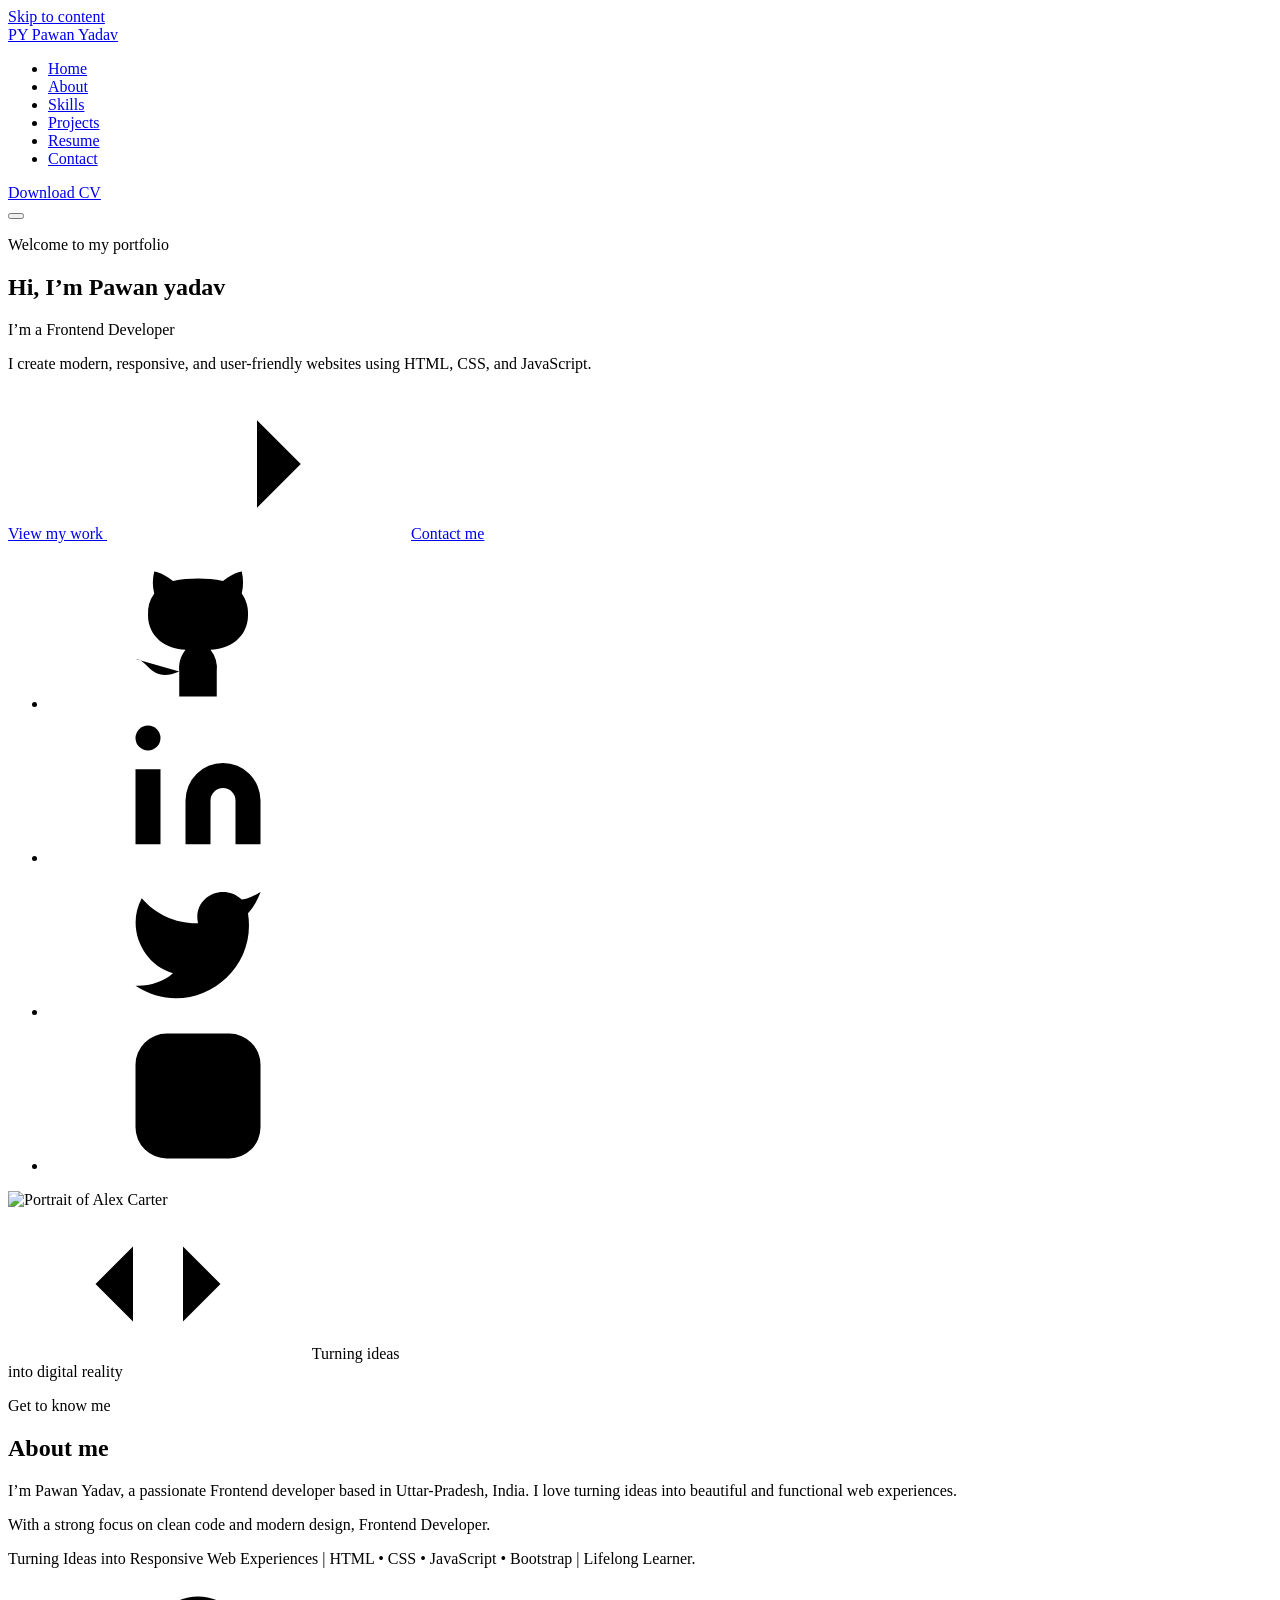
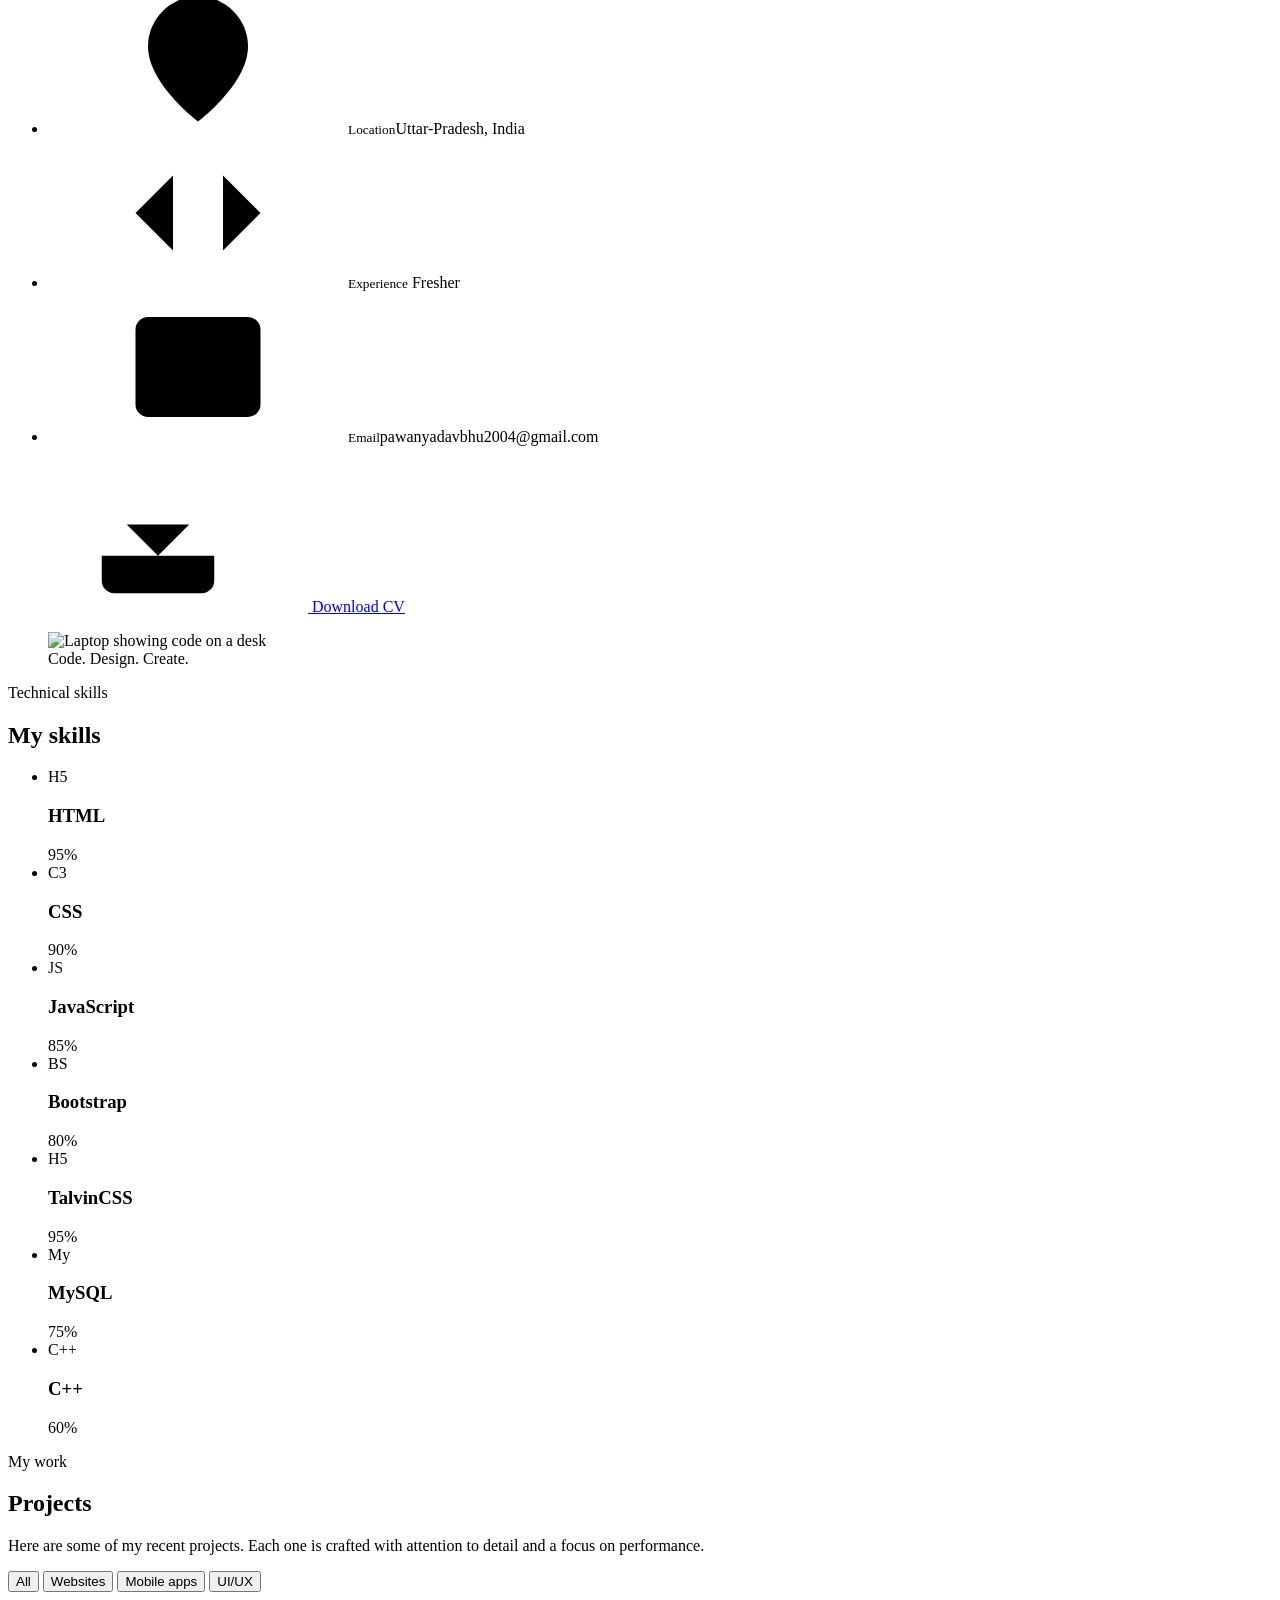
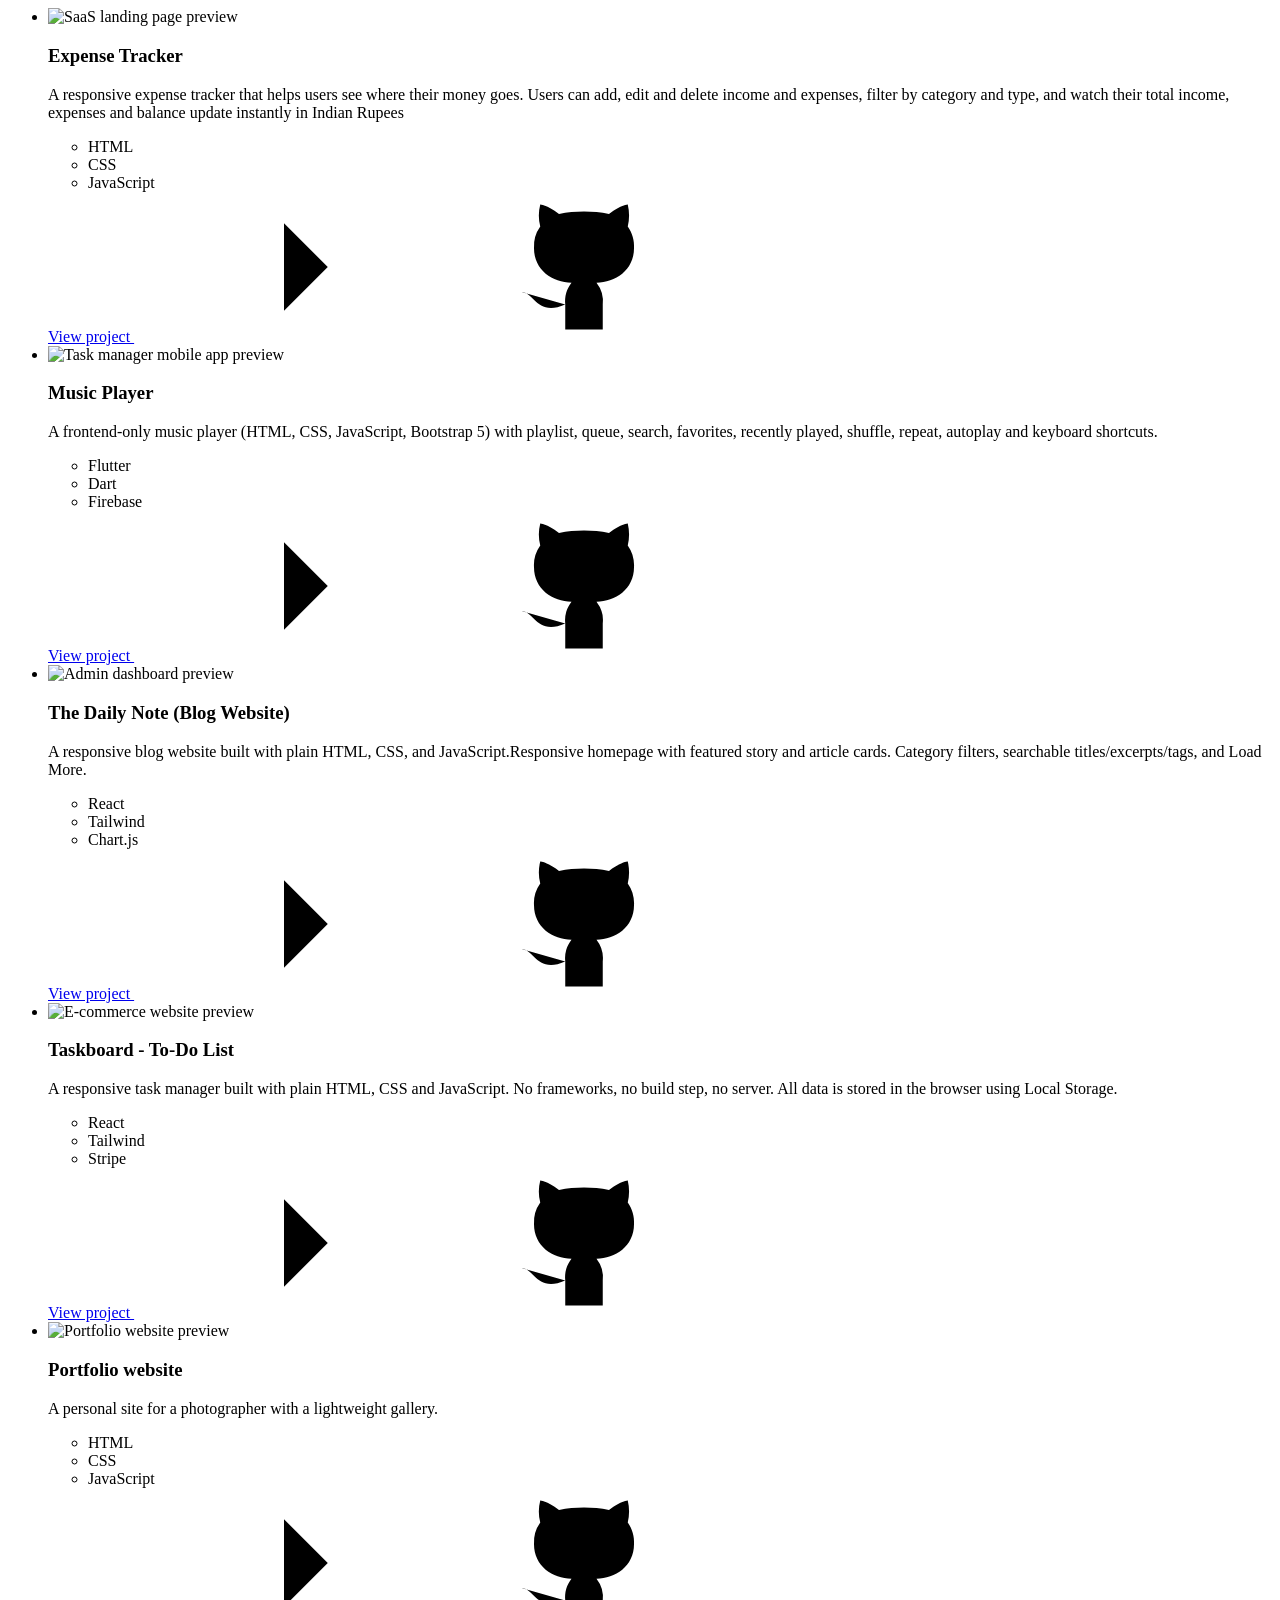
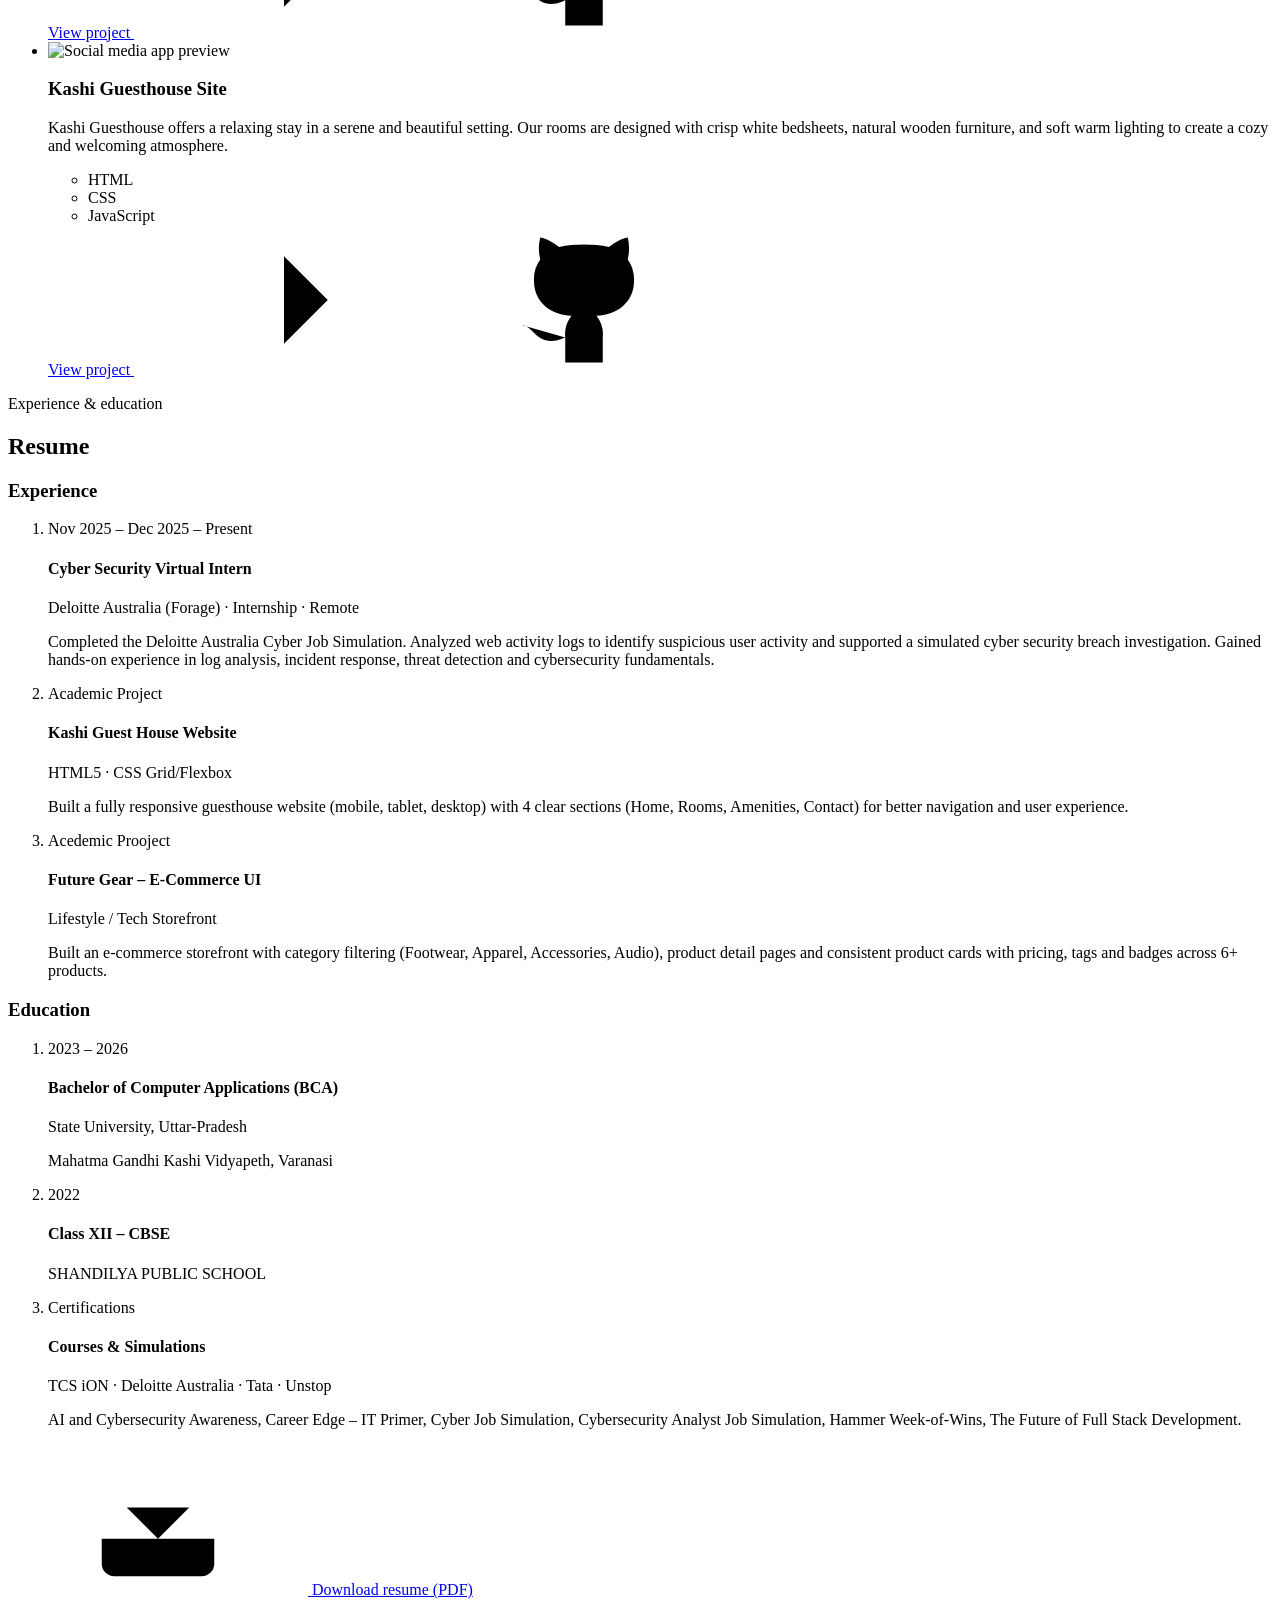
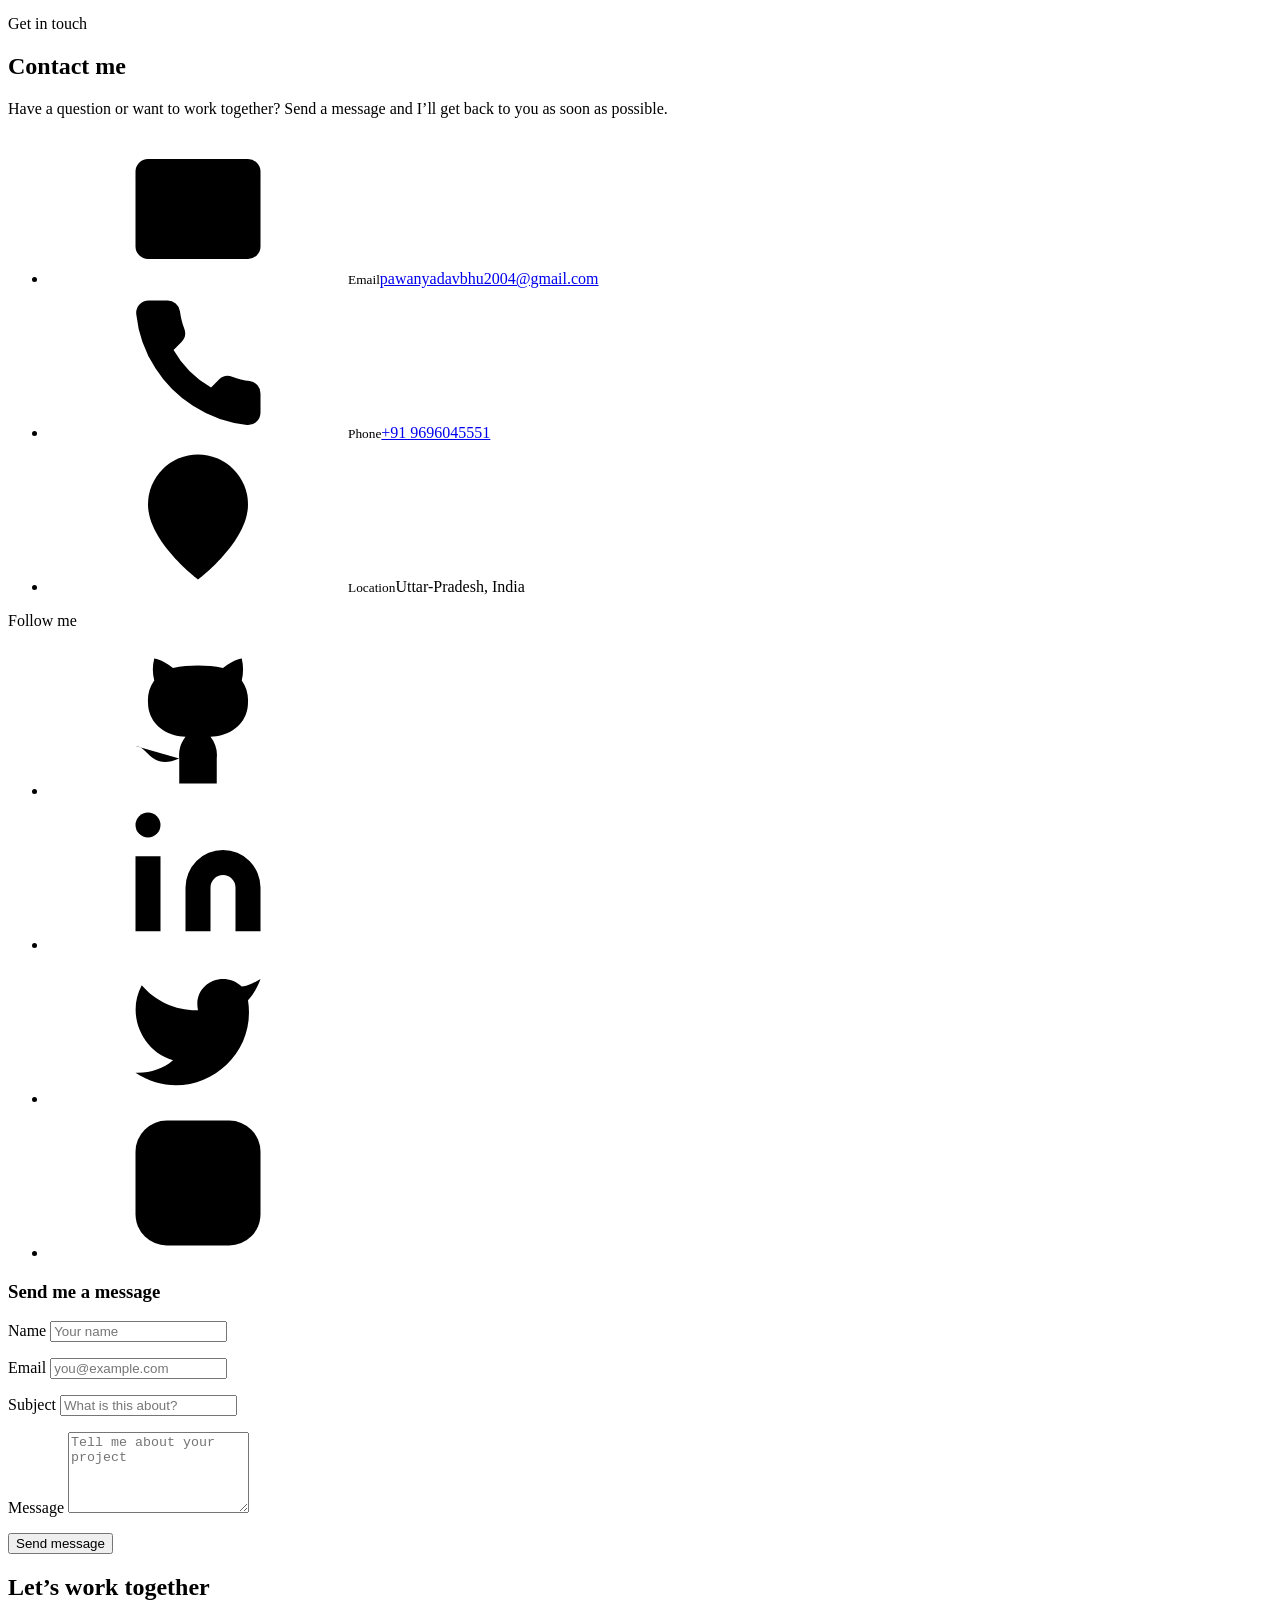
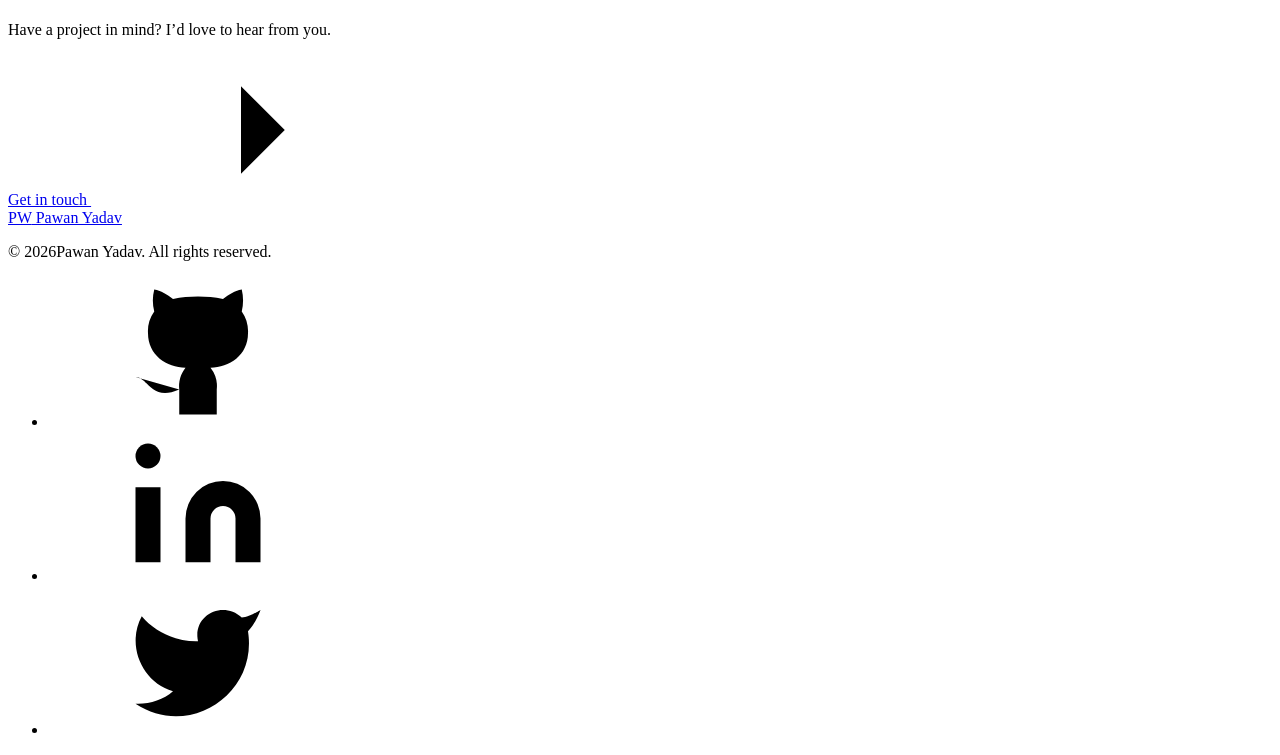
==== Task-1/Portfolio Webpage/index.html @ af8c00c4 "portifolio" ====
<!DOCTYPE html>
<html lang="en">
<head>
  <meta charset="UTF-8">
  <meta name="viewport" content="width=device-width, initial-scale=1">
  <title>Pawan Yadav| Frontend Developer </title>
  <link rel="icon" type="image/png" href="src/favicon.png">
  <meta name="description" content="Portfolio of Pawan Yadav, a Frontend developer building modern, responsive and user-friendly websites.">
  <meta name="theme-color" content="#0b1b2b">
  <link rel="preconnect" href="https://fonts.googleapis.com">
  <link rel="preconnect" href="https://fonts.gstatic.com" crossorigin>
  <link href="https://fonts.googleapis.com/css2?family=Inter:wght@400;500;600&family=Montserrat:wght@600;700;800&display=swap" rel="stylesheet">
  <link rel="stylesheet" href="style.css">
</head>
<body>

<!-- Icon sprite -->
<svg width="0" height="0" style="position:absolute" aria-hidden="true">
  <symbol id="i-github" viewBox="0 0 24 24"><path d="M15 22v-4a4.8 4.8 0 0 0-1-3.5c3 0 6-2 6-5.5.08-1.25-.27-2.48-1-3.5.28-1.15.28-2.35 0-3.5 0 0-1 0-3 1.5-2.64-.5-5.36-.5-8 0C6 2 5 2 5 2c-.3 1.15-.3 2.35 0 3.5A5.4 5.4 0 0 0 4 9c0 3.5 3 5.5 6 5.5-.39.49-.68 1.05-.85 1.65-.17.6-.22 1.23-.15 1.85v4M9 18c-4.51 2-5-2-7-2"/></symbol>
  <symbol id="i-linkedin" viewBox="0 0 24 24"><path d="M16 8a6 6 0 0 1 6 6v7h-4v-7a2 2 0 0 0-4 0v7h-4v-7a6 6 0 0 1 6-6zM2 9h4v12H2z"/><circle cx="4" cy="4" r="2"/></symbol>
  <symbol id="i-twitter" viewBox="0 0 24 24"><path d="M22 4s-.7 2.1-2 3.4c1.6 10-9.4 17.3-18 11.6 2.2.1 4.4-.6 6-2C3 15.5.5 9.6 3 5c2.2 2.6 5.6 4.1 9 4-.9-4.2 4-6.6 7-3.8 1.1 0 3-1.2 3-1.2z"/></symbol>
  <symbol id="i-instagram" viewBox="0 0 24 24"><rect x="2" y="2" width="20" height="20" rx="5"/><path d="M16 11.37A4 4 0 1 1 12.63 8 4 4 0 0 1 16 11.37zM17.5 6.5h.01"/></symbol>
  <symbol id="i-mail" viewBox="0 0 24 24"><rect x="2" y="4" width="20" height="16" rx="2"/><path d="m22 7-8.97 5.7a1.94 1.94 0 0 1-2.06 0L2 7"/></symbol>
  <symbol id="i-phone" viewBox="0 0 24 24"><path d="M22 16.92v3a2 2 0 0 1-2.18 2 19.79 19.79 0 0 1-8.63-3.07 19.5 19.5 0 0 1-6-6 19.79 19.79 0 0 1-3.07-8.67A2 2 0 0 1 4.11 2h3a2 2 0 0 1 2 1.72c.13.96.36 1.9.7 2.81a2 2 0 0 1-.45 2.11L8.09 9.91a16 16 0 0 0 6 6l1.27-1.27a2 2 0 0 1 2.11-.45c.91.34 1.85.57 2.81.7A2 2 0 0 1 22 16.92z"/></symbol>
  <symbol id="i-pin" viewBox="0 0 24 24"><path d="M20 10c0 6-8 12-8 12s-8-6-8-12a8 8 0 0 1 16 0z"/><circle cx="12" cy="10" r="3"/></symbol>
  <symbol id="i-download" viewBox="0 0 24 24"><path d="M21 15v4a2 2 0 0 1-2 2H5a2 2 0 0 1-2-2v-4M7 10l5 5 5-5M12 15V3"/></symbol>
  <symbol id="i-arrow" viewBox="0 0 24 24"><path d="M5 12h14M12 5l7 7-7 7"/></symbol>
  <symbol id="i-code" viewBox="0 0 24 24"><path d="m16 18 6-6-6-6M8 6l-6 6 6 6"/></symbol>
  <symbol id="i-pen" viewBox="0 0 24 24"><path d="M12 19l7-7 3 3-7 7-3-3zM18 13l-1.5-7.5L2 2l3.5 14.5L13 18l5-5zM2 2l7.6 7.6"/><circle cx="11" cy="11" r="2"/></symbol>
  <symbol id="i-phone-app" viewBox="0 0 24 24"><rect x="5" y="2" width="14" height="20" rx="3"/><path d="M12 18h.01"/></symbol>
  <symbol id="i-wrench" viewBox="0 0 24 24"><path d="M14.7 6.3a1 1 0 0 0 0 1.4l1.6 1.6a1 1 0 0 0 1.4 0l3.77-3.77a6 6 0 0 1-7.94 7.94l-6.91 6.91a2.12 2.12 0 0 1-3-3l6.91-6.91a6 6 0 0 1 7.94-7.94z"/></symbol>
  <symbol id="i-star" viewBox="0 0 24 24"><path d="m12 2 3.1 6.3 6.9 1-5 4.9 1.2 6.8L12 17.8 5.8 21l1.2-6.8-5-4.9 6.9-1z"/></symbol>
</svg>

<a class="skip-link" href="#main">Skip to content</a>

<!-- ============ HEADER ============ -->
<header class="site-header" id="header">
  <div class="container nav-wrap">
    <a href="#home" class="logo" aria-label="Pawan Yadav, home"><span class="logo-mark">PY</span> Pawan Yadav</a>

    <nav class="nav" id="nav" aria-label="Primary">
      <ul class="nav-list">
        <li><a href="#home" class="nav-link">Home</a></li>
        <li><a href="#about" class="nav-link">About</a></li>
        <li><a href="#skills" class="nav-link">Skills</a></li>
        <li><a href="#projects" class="nav-link">Projects</a></li>
        <li><a href="#resume" class="nav-link">Resume</a></li>
        <li><a href="#contact" class="nav-link">Contact</a></li>
      </ul>
      <a class="btn btn-primary btn-sm nav-cta" href="Pawan_yadav_Resume.pdf" download>Download CV</a>
    </nav>

    <button class="menu-toggle" id="menuToggle" aria-label="Open menu" aria-expanded="false" aria-controls="nav">
      <span></span><span></span><span></span>
    </button>
  </div>
</header>

<main id="main">

<!-- ============ HOME ============ -->
<section class="hero" id="home">
  <div class="container hero-grid">
    <div class="hero-copy">
      <p class="eyebrow">Welcome to my portfolio</p>
      <h1>Hi, I’m <span class="accent">Pawan yadav</span></h1>
      <p class="hero-role">I’m a <span id="typed" aria-live="off">Frontend Developer</span><span class="caret" aria-hidden="true"></span></p>
      <p class="lead">I create modern, responsive, and user-friendly websites using HTML, CSS, and JavaScript.</p>
      <div class="btn-row">
        <a href="#projects" class="btn btn-primary">View my work <svg class="icon"><use href="#i-arrow"/></svg></a>
        <a href="#contact" class="btn btn-outline">Contact me</a>
      </div>
      <ul class="socials" aria-label="Social links">
        <li><a href="https://github.com/pawanyadavDev/" target="_blank" rel="noopener" aria-label="GitHub"><svg class="icon"><use href="#i-github"/></svg></a></li>
        <li><a href="https://www.linkedin.com/in/pawan-yadav-1696293a4/" target="_blank" rel="noopener" aria-label="LinkedIn"><svg class="icon"><use href="#i-linkedin"/></svg></a></li>
        <li><a href="https://twitter.com/" target="_blank" rel="noopener" aria-label="Twitter"><svg class="icon"><use href="#i-twitter"/></svg></a></li>
        <li><a href="https://www.instagram.com/pawanyadav5912_/" target="_blank" rel="noopener" aria-label="Instagram"><svg class="icon"><use href="#i-instagram"/></svg></a></li>
      </ul>
    </div>

    <div class="hero-visual">
      <img src="src/person image/hero-image.png" alt="Portrait of Alex Carter" width="520" height="520">
      <div class="float-badge">
        <svg class="icon"><use href="#i-code"/></svg>
        <span>Turning ideas<br>into digital reality</span>
      </div>
    </div>
  </div>
</section>

<!-- ============ ABOUT ============ -->
<section class="section" id="about">
  <div class="container">
    <header class="section-head">
      <p class="eyebrow">Get to know me</p>
      <h2>About me</h2>
    </header>
    <div class="about-grid">
      <div class="about-copy reveal">
        <p>I’m Pawan Yadav, a passionate Frontend developer based in Uttar-Pradesh, India. I love turning ideas into beautiful and functional web experiences.</p>
        <p>With a strong focus on clean code and modern design, Frontend Developer.
        <p>Turning Ideas into Responsive Web Experiences | HTML • CSS • JavaScript • Bootstrap | Lifelong Learner.</p>
        <ul class="facts">
          <li><svg class="icon"><use href="#i-pin"/></svg><span><small>Location</small>Uttar-Pradesh, India</span></li>
          <li><svg class="icon"><use href="#i-code"/></svg><span><small>Experience</small> Fresher </li>
          <li><svg class="icon"><use href="#i-mail"/></svg><span><small>Email</small>pawanyadavbhu2004@gmail.com</li>
        </ul>
        <!-- <div class="stats">
          <div><strong data-count="6">0</strong><span>Projects done</span></div>
          <div><strong data-count="18">0</strong><span>Happy clients</span></div>
          <div><strong data-count="2">0</strong><span>Years of experience</span></div>
        </div> -->
        <a class="btn btn-primary" href="assets/Pawan_Yadav_Resume.pdf" download><svg class="icon"><use href="#i-download"/></svg> Download CV</a>
      </div>
      <figure class="about-visual reveal">
        <img src="src/person image/coding laptop.png" alt="Laptop showing code on a desk" width="640" height="400" loading="lazy">
        <figcaption class="script-note">Code. Design. Create.</figcaption>
      </figure>
    </div>
  </div>
</section>

<!-- ============ SKILLS ============ -->
<section class="section section-alt" id="skills">
  <div class="container">
    <header class="section-head">
      <p class="eyebrow">Technical skills</p>
      <h2>My skills</h2>
    </header>
    <ul class="skills-grid">
      <li class="skill-card reveal"><span class="skill-badge" style="--c:#e34f26">H5</span><h3>HTML</h3><div class="bar" role="progressbar" aria-valuenow="95" aria-valuemin="0" aria-valuemax="100" aria-label="HTML skill level"><i data-level="95"></i></div><span class="pct">95%</span></li>
      <li class="skill-card reveal"><span class="skill-badge" style="--c:#1572b6">C3</span><h3>CSS</h3><div class="bar" role="progressbar" aria-valuenow="90" aria-valuemin="0" aria-valuemax="100" aria-label="CSS skill level"><i data-level="90"></i></div><span class="pct">90%</span></li>
      <li class="skill-card reveal"><span class="skill-badge" style="--c:#f7c948;color:#1a1a1a">JS</span><h3>JavaScript</h3><div class="bar" role="progressbar" aria-valuenow="85" aria-valuemin="0" aria-valuemax="100" aria-label="JavaScript skill level"><i data-level="85"></i></div><span class="pct">85%</span></li>
      <li class="skill-card reveal"><span class="skill-badge" style="--c:#7a86b8">BS</span><h3>Bootstrap</h3><div class="bar" role="progressbar" aria-valuenow="80" aria-valuemin="0" aria-valuemax="100" aria-label="PHP skill level"><i data-level="80"></i></div><span class="pct">80%</span></li>
      <li class="skill-card reveal"><span class="skill-badge" style="--c:#e34f66">H5</span><h3>TalvinCSS</h3><div class="bar" role="progressbar" aria-valuenow="95" aria-valuemin="0" aria-valuemax="100" aria-label="HTML skill level"><i data-level="95"></i></div><span class="pct">95%</span></li>
      <li class="skill-card reveal"><span class="skill-badge" style="--c:#2d7fa8">My</span><h3>MySQL</h3><div class="bar" role="progressbar" aria-valuenow="75" aria-valuemin="0" aria-valuemax="100" aria-label="MySQL skill level"><i data-level="75"></i></div><span class="pct">75%</span></li>
      <li class="skill-card reveal"><span class="skill-badge" style="--c:#a259ff">C++</span><h3>C++</h3><div class="bar" role="progressbar" aria-valuenow="88" aria-valuemin="0" aria-valuemax="100" aria-label="Figma skill level"><i data-level="88"></i></div><span class="pct">60%</span></li>

    </ul>

    <!-- <header class="section-head sub-head">
      <p class="eyebrow">What I do</p>
      <h2>Services</h2>
    </header>
    <ul class="services-grid">
      <li class="service-card reveal"><svg class="icon icon-lg"><use href="#i-code"/></svg><h3>Web development</h3><p>Responsive, modern websites built with the latest technologies.</p></li>
      <li class="service-card reveal"><svg class="icon icon-lg"><use href="#i-pen"/></svg><h3>UI/UX design</h3><p>User-centered design for better experiences.</p></li>
      <li class="service-card reveal"><svg class="icon icon-lg"><use href="#i-phone-app"/></svg><h3>Mobile app development</h3><p>Cross-platform apps for iOS and Android.</p></li>
      <li class="service-card reveal"><svg class="icon icon-lg"><use href="#i-wrench"/></svg><h3>Website maintenance</h3><p>Keep your website secure, updated and running smoothly.</p></li>
    </ul> -->
  </div>
</section>

<!-- ============ PROJECTS ============ -->
<section class="section" id="projects">
  <div class="container">
    <header class="section-head">
      <p class="eyebrow">My work</p>
      <h2>Projects</h2>
      <p class="section-sub">Here are some of my recent projects. Each one is crafted with attention to detail and a focus on performance.</p>
    </header>

    <div class="filters" role="group" aria-label="Filter projects">
      <button class="chip active" data-filter="all" aria-pressed="true">All</button>
      <button class="chip" data-filter="web" aria-pressed="false">Websites</button>
      <button class="chip" data-filter="mobile" aria-pressed="false">Mobile apps</button>
      <button class="chip" data-filter="ui" aria-pressed="false">UI/UX</button>
    </div>

    <ul class="project-grid" id="projectGrid">
      <li class="project-card" data-category="web">
        <div class="thumb"><img src="src/project image/Expense Tracker.png" alt="SaaS landing page preview" width="600" height="360" loading="lazy"></div>
        <div class="card-body">
          <h3>Expense Tracker</h3>
          <p>A responsive expense tracker that helps users see where their money goes. Users can add, edit and delete income and expenses, filter by category and type, and watch their total income, expenses and balance update instantly in Indian Rupees</p>
          <ul class="tags"><li>HTML</li><li>CSS</li><li>JavaScript</li></ul>
          <div class="card-links"><a href="#" aria-label="View SaaS landing page project">View project <svg class="icon"><use href="#i-arrow"/></svg></a><a href="https://github.com/" target="_blank" rel="noopener" aria-label="SaaS landing page source code"><svg class="icon"><use href="#i-github"/></svg></a></div>
        </div>
      </li>
      <li class="project-card" data-category="mobile ui">
        <div class="thumb"><img src="src/project image/Music Player.png" alt="Task manager mobile app preview" width="600" height="360" loading="lazy"></div>
        <div class="card-body">
          <h3>Music Player</h3>
          <p>A frontend-only music player (HTML, CSS, JavaScript, Bootstrap 5) with playlist, queue, search, favorites, recently played, shuffle, repeat, autoplay and keyboard shortcuts.</p>
          <ul class="tags"><li>Flutter</li><li>Dart</li><li>Firebase</li></ul>
          <div class="card-links"><a href="#" aria-label="View Task manager app project">View project <svg class="icon"><use href="#i-arrow"/></svg></a><a href="https://github.com/" target="_blank" rel="noopener" aria-label="Task manager app source code"><svg class="icon"><use href="#i-github"/></svg></a></div>
        </div>
      </li>
      <li class="project-card" data-category="web">
        <div class="thumb"><img src="src/project image/The daily note.png" alt="Admin dashboard preview" width="600" height="360" loading="lazy"></div>
        <div class="card-body">
          <h3>The Daily Note (Blog Website)</h3>
          <p>A responsive blog website built with plain HTML, CSS, and JavaScript.Responsive homepage with featured story and article cards. Category filters, searchable titles/excerpts/tags, and Load More.<ul class="tags"><li>React</li><li>Tailwind</li><li>Chart.js</li></ul>
          <div class="card-links"><a href="#" aria-label="View Admin dashboard project">View project <svg class="icon"><use href="#i-arrow"/></svg></a><a href="https://github.com/" target="_blank" rel="noopener" aria-label="Admin dashboard source code"><svg class="icon"><use href="#i-github"/></svg></a></div>
        </div>
      </li>
      <li class="project-card" data-category="web ui">
        <div class="thumb"><img src="src/project image/Taskboard To-do.png" alt="E-commerce website preview" width="600" height="360" loading="lazy"></div>
        <div class="card-body">
          <h3>Taskboard - To-Do List</h3>
          <p>A responsive task manager built with plain HTML, CSS and JavaScript. No frameworks, no build step, no server. All data is stored in the browser using Local Storage.</p>
          <ul class="tags"><li>React</li><li>Tailwind</li><li>Stripe</li></ul>
          <div class="card-links"><a href="#" aria-label="View E-commerce website project">View project <svg class="icon"><use href="#i-arrow"/></svg></a><a href="https://github.com/" target="_blank" rel="noopener" aria-label="E-commerce website source code"><svg class="icon"><use href="#i-github"/></svg></a></div>
        </div>
      </li>
      <li class="project-card" data-category="web ui">
        <div class="thumb"><img src="src/project image/Portfolio website.png" alt="Portfolio website preview" width="600" height="360" loading="lazy"></div>
        <div class="card-body">
          <h3>Portfolio website</h3>
          <p>A personal site for a photographer with a lightweight gallery.</p>
          <ul class="tags"><li>HTML</li><li>CSS</li><li>JavaScript</li></ul>
          <div class="card-links"><a href="#" aria-label="View Portfolio website project">View project <svg class="icon"><use href="#i-arrow"/></svg></a><a href="https://github.com/" target="_blank" rel="noopener" aria-label="Portfolio website source code"><svg class="icon"><use href="#i-github"/></svg></a></div>
        </div>
      </li>
      <li class="project-card" data-category="mobile ui">
        <div class="thumb"><img src="src/project image/KashiGuestHouse.png" alt="Social media app preview" width="600" height="360" loading="lazy"></div>
        <div class="card-body">
          <h3>Kashi Guesthouse Site</h3>
          <p>Kashi Guesthouse offers a relaxing stay in a serene and beautiful setting. Our rooms are designed with crisp white bedsheets, natural wooden furniture, and soft warm lighting to create a cozy and welcoming atmosphere. </p>
          <ul class="tags"><li>HTML</li><li>CSS</li><li>JavaScript</li></ul>
          <div class="card-links"><a href="#" aria-label="Kashi Guest House project">View project <svg class="icon"><use href="#i-arrow"/></svg></a><a href="https://github.com/pawanyadavDev/Kashi-guesthousesite/" target="_blank" rel="noopener" aria-label="Social media app source code"><svg class="icon"><use href="#i-github"/></svg></a></div>
        </div>
      </li>
    </ul>
    <p class="empty" id="emptyState" hidden>No projects in this category yet.</p>
  </div>
</section>

<!-- ============ RESUME ============ -->
<section class="section section-alt" id="resume">
  <div class="container">
    <header class="section-head">
      <p class="eyebrow">Experience &amp; education</p>
      <h2>Resume</h2>
    </header>
    <div class="resume-grid">
      <div>
        <h3 class="col-title">Experience</h3>
        <ol class="timeline">
          <li class="reveal"><time>Nov 2025 – Dec 2025 – Present</time><h4>Cyber Security Virtual Intern</h4><span>Deloitte Australia (Forage) · Internship · Remote</span><p>Completed the Deloitte Australia Cyber Job Simulation. Analyzed web activity logs to identify suspicious user activity and supported a simulated cyber security breach investigation. Gained hands-on experience in log analysis, incident response, threat detection and cybersecurity fundamentals.</p></li>
          <li class="reveal"><time>Academic Project</time><h4>Kashi Guest House Website</h4><span>HTML5 · CSS Grid/Flexbox</span><p>Built a fully responsive guesthouse website (mobile, tablet, desktop) with 4 clear sections (Home, Rooms, Amenities, Contact) for better navigation and user experience.</p></li>
          <li class="reveal"><time>Acedemic Prooject</time><h4>Future Gear – E-Commerce UI</h4><span>Lifestyle / Tech Storefront</span><p>Built an e-commerce storefront with category filtering (Footwear, Apparel, Accessories, Audio), product detail pages and consistent product cards with pricing, tags and badges across 6+ products.</p></li>
        </ol>
      </div>
      <div>
        <h3 class="col-title">Education</h3>
        <ol class="timeline">
          <li class="reveal"><time>2023 – 2026</time><h4>Bachelor of Computer Applications (BCA)</h4><span>State University, Uttar-Pradesh</span><p>Mahatma Gandhi Kashi Vidyapeth, Varanasi</p></li>
          <li class="reveal"><time>2022</time><h4>Class XII – CBSE</h4><span>SHANDILYA PUBLIC SCHOOL</span><p></p></li>
          <li class="reveal"><time>Certifications</time><h4>Courses & Simulations</h4><span>TCS iON · Deloitte Australia · Tata · Unstop
</span><p>AI and Cybersecurity Awareness, Career Edge – IT Primer, Cyber Job Simulation, Cybersecurity Analyst Job Simulation, Hammer Week-of-Wins, The Future of Full Stack Development.

</p></li>
        </ol>
        <a class="btn btn-primary resume-btn" href="assets/Pawan_Yadav_Resume.pdf" download="Alex_Carter_Resume.pdf"><svg class="icon"><use href="#i-download"/></svg> Download resume (PDF)</a>
      </div>
    </div>
  </div>
</section>

<!-- ============ TESTIMONIALS ============ -->
<!-- <section class="section" id="testimonials">
  <div class="container">
    <header class="section-head">
      <p class="eyebrow">Testimonials</p>
      <h2>What my clients say</h2>
    </header>
    <div class="slider" id="slider">
      <div class="slides">
        <figure class="quote active">
          <blockquote>“Alex delivered an amazing website for our business. The design is clean, fast and exactly what we needed. Highly recommended!”</blockquote>
          <figcaption><span class="avatar">SJ</span><span><strong>Sarah Johnson</strong>CEO, BrightTech</span></figcaption>
        </figure>
        <figure class="quote">
          <blockquote>“Professional, creative and easy to work with. The communication was great and the final result exceeded our expectations.”</blockquote>
          <figcaption><span class="avatar">ML</span><span><strong>Michael Lee</strong>Founder, PixelApps</span></figcaption>
        </figure>
        <figure class="quote">
          <blockquote>“A talented developer with great attention to detail. I will definitely work with Alex again on future projects.”</blockquote>
          <figcaption><span class="avatar">ED</span><span><strong>Emily Davis</strong>Marketing Director</span></figcaption>
        </figure>
      </div>
      <div class="slider-ctrl">
        <button class="arrow" id="prev" aria-label="Previous testimonial">&#8592;</button>
        <div class="dots" id="dots" role="tablist" aria-label="Choose testimonial"></div>
        <button class="arrow" id="next" aria-label="Next testimonial">&#8594;</button>
      </div>
    </div>
  </div>
</section> -->

<!-- ============ CONTACT ============ -->
<section class="section section-alt" id="contact">
  <div class="container">
    <header class="section-head">
      <p class="eyebrow">Get in touch</p>
      <h2>Contact me</h2>
      <p class="section-sub">Have a question or want to work together? Send a message and I’ll get back to you as soon as possible.</p>
    </header>

    <div class="contact-grid">
      <aside class="contact-info">
        <ul>
          <li><span class="ci"><svg class="icon"><use href="#i-mail"/></svg></span><span><small>Email</small><a href="mailto:pawanyadavbhu2004@gmail.com">pawanyadavbhu2004@gmail.com</a></span></li>
          <li><span class="ci"><svg class="icon"><use href="#i-phone"/></svg></span><span><small>Phone</small><a href="tel:+9696045551">+91 9696045551</a></span></li>
          <li><span class="ci"><svg class="icon"><use href="#i-pin"/></svg></span><span><small>Location</small>Uttar-Pradesh, India</span></li>
        </ul>
        <p class="follow">Follow me</p>
        <ul class="socials">
          <li><a href="https://github.com/pawanyadavDev/" target="_blank" rel="noopener" aria-label="GitHub"><svg class="icon"><use href="#i-github"/></svg></a></li>
          <li><a href="https://www.linkedin.com/in/pawan-yadav-1696293a4/" target="_blank" rel="noopener" aria-label="LinkedIn"><svg class="icon"><use href="#i-linkedin"/></svg></a></li>
          <li><a href="https://twitter.com/" target="_blank" rel="noopener" aria-label="Twitter"><svg class="icon"><use href="#i-twitter"/></svg></a></li>
          <li><a href="hhttps://www.instagram.com/pawanyadav5912_/" target="_blank" rel="noopener" aria-label="Instagram"><svg class="icon"><use href="#i-instagram"/></svg></a></li>
        </ul>
      </aside>

      <form class="contact-form" id="contactForm" novalidate>
        <h3>Send me a message</h3>
        <div class="field">
          <label for="name">Name</label>
          <input id="name" name="name" type="text" placeholder="Your name" autocomplete="name" required aria-describedby="nameErr">
          <p class="error" id="nameErr" role="alert"></p>
        </div>
        <div class="field">
          <label for="email">Email</label>
          <input id="email" name="email" type="email" placeholder="you@example.com" autocomplete="email" required aria-describedby="emailErr">
          <p class="error" id="emailErr" role="alert"></p>
        </div>
        <div class="field">
          <label for="subject">Subject</label>
          <input id="subject" name="subject" type="text" placeholder="What is this about?" required aria-describedby="subjectErr">
          <p class="error" id="subjectErr" role="alert"></p>
        </div>
        <div class="field">
          <label for="message">Message</label>
          <textarea id="message" name="message" rows="5" placeholder="Tell me about your project" required aria-describedby="messageErr"></textarea>
          <p class="error" id="messageErr" role="alert"></p>
        </div>
        <button type="submit" class="btn btn-primary btn-block" id="submitBtn">Send message</button>
        <p class="form-status" id="formStatus" role="status"></p>
      </form>
    </div>
  </div>
</section>

<!-- ============ CTA ============ -->
<section class="cta">
  <div class="container cta-inner">
    <div>
      <h2>Let’s work together</h2>
      <p>Have a project in mind? I’d love to hear from you.</p>
    </div>
    <a href="#contact" class="btn btn-primary">Get in touch <svg class="icon"><use href="#i-arrow"/></svg></a>
  </div>
</section>

</main>

<!-- ============ FOOTER ============ -->
<footer class="site-footer">
  <div class="container footer-inner">
    <a href="#home" class="logo"><span class="logo-mark">PW</span> Pawan Yadav</a>
    <p>© <span id="year">2026</span>Pawan Yadav. All rights reserved.</p>
    <ul class="socials">
      <li><a href="https://github.com/pawanyadavDev/" target="_blank" rel="noopener" aria-label="GitHub"><svg class="icon"><use href="#i-github"/></svg></a></li>
      <li><a href="https://www.linkedin.com/in/pawan-yadav-1696293a4/" target="_blank" rel="noopener" aria-label="LinkedIn"><svg class="icon"><use href="#i-linkedin"/></svg></a></li>
      <li><a href="https://twitter.com/" target="_blank" rel="noopener" aria-label="Twitter"><svg class="icon"><use href="#i-twitter"/></svg></a></li>
    </ul>
  </div>
</footer>

<button class="to-top" id="toTop" aria-label="Back to top" hidden>&#8593;</button>

<script src="script.js"></script>
</body>
</html>
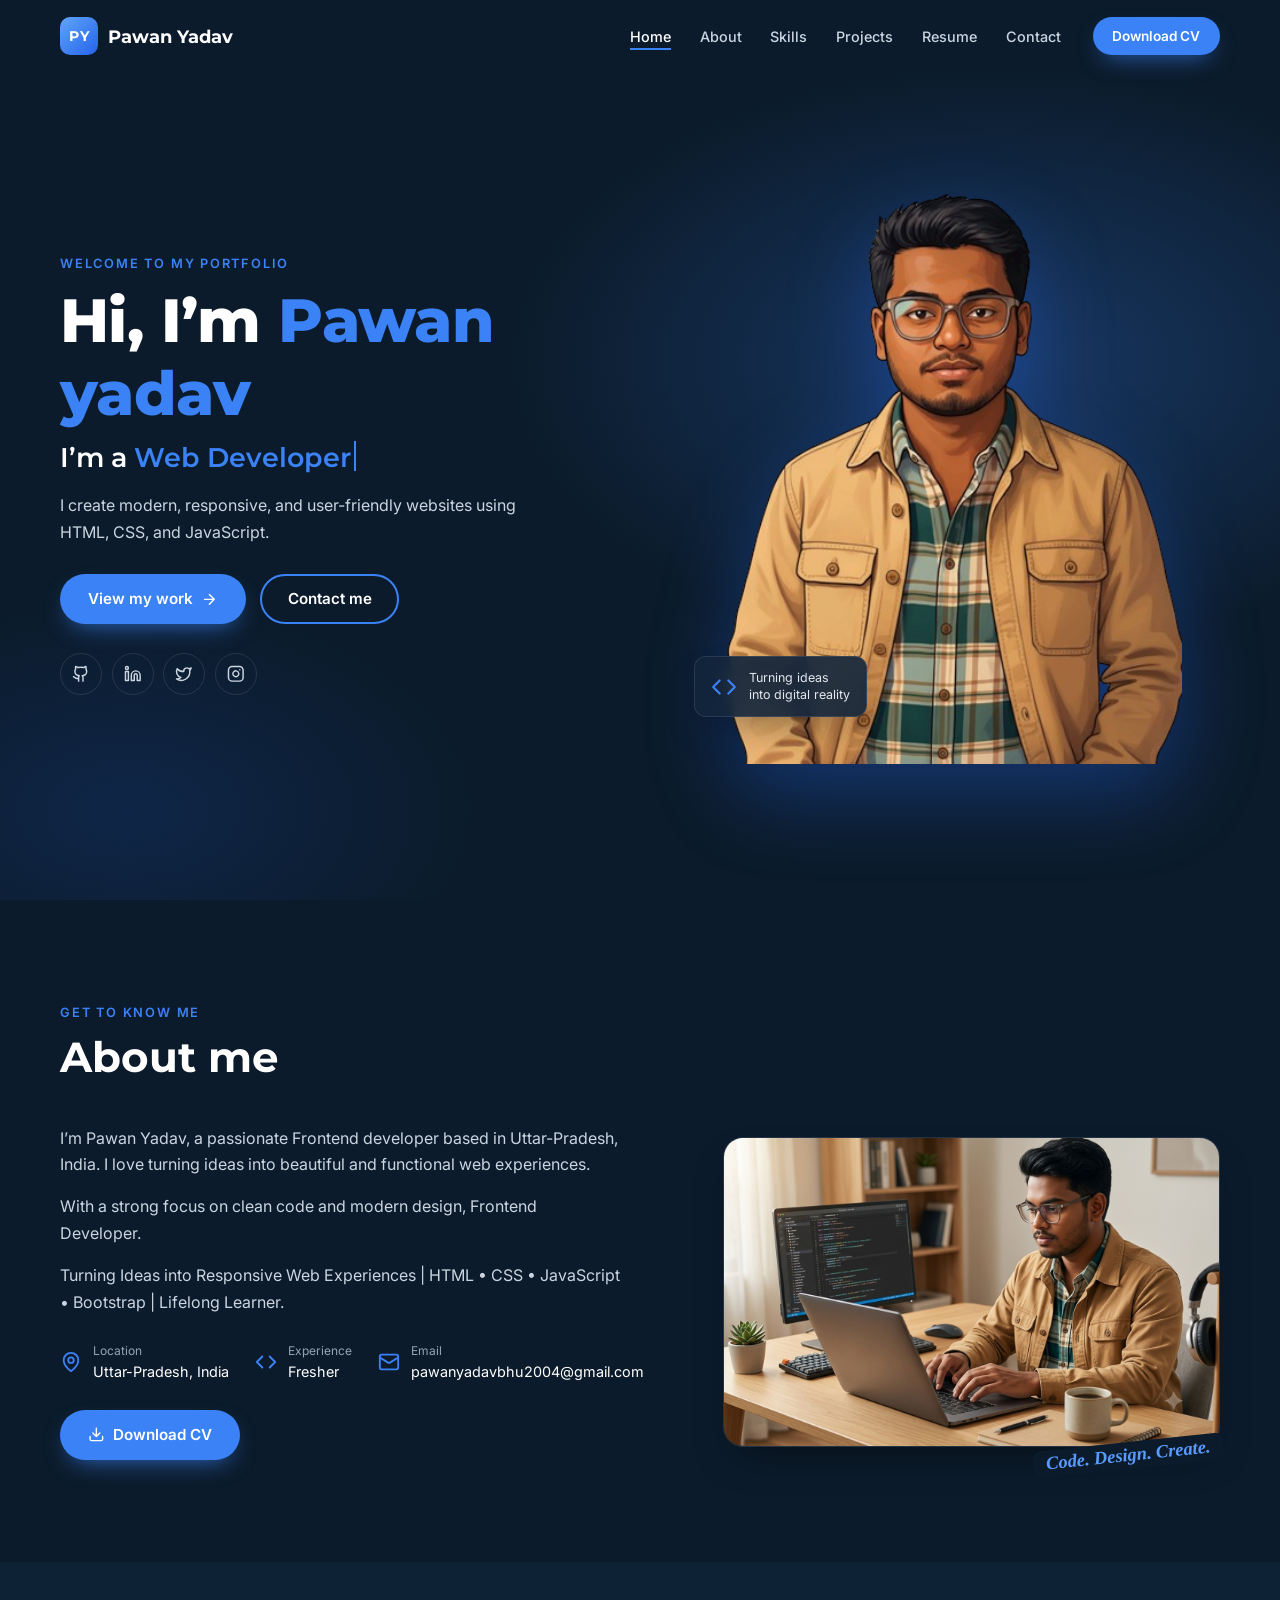
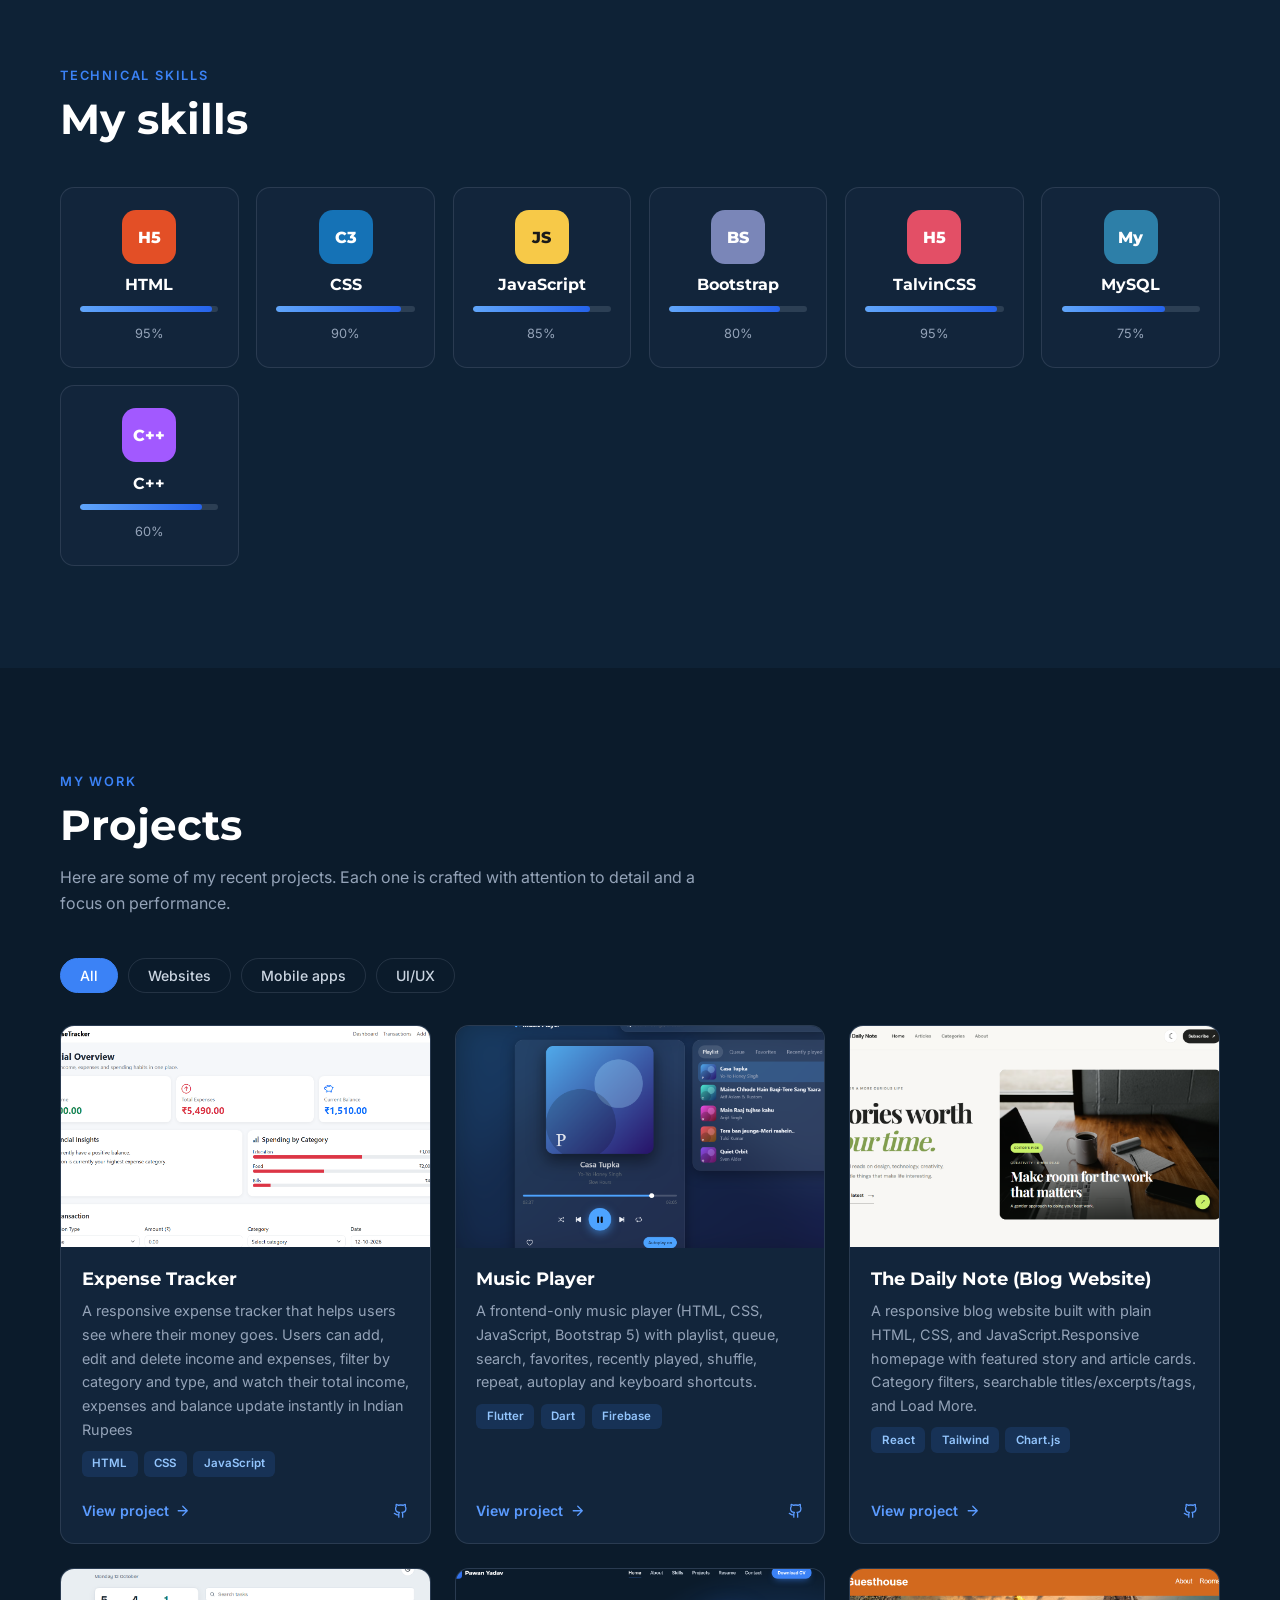
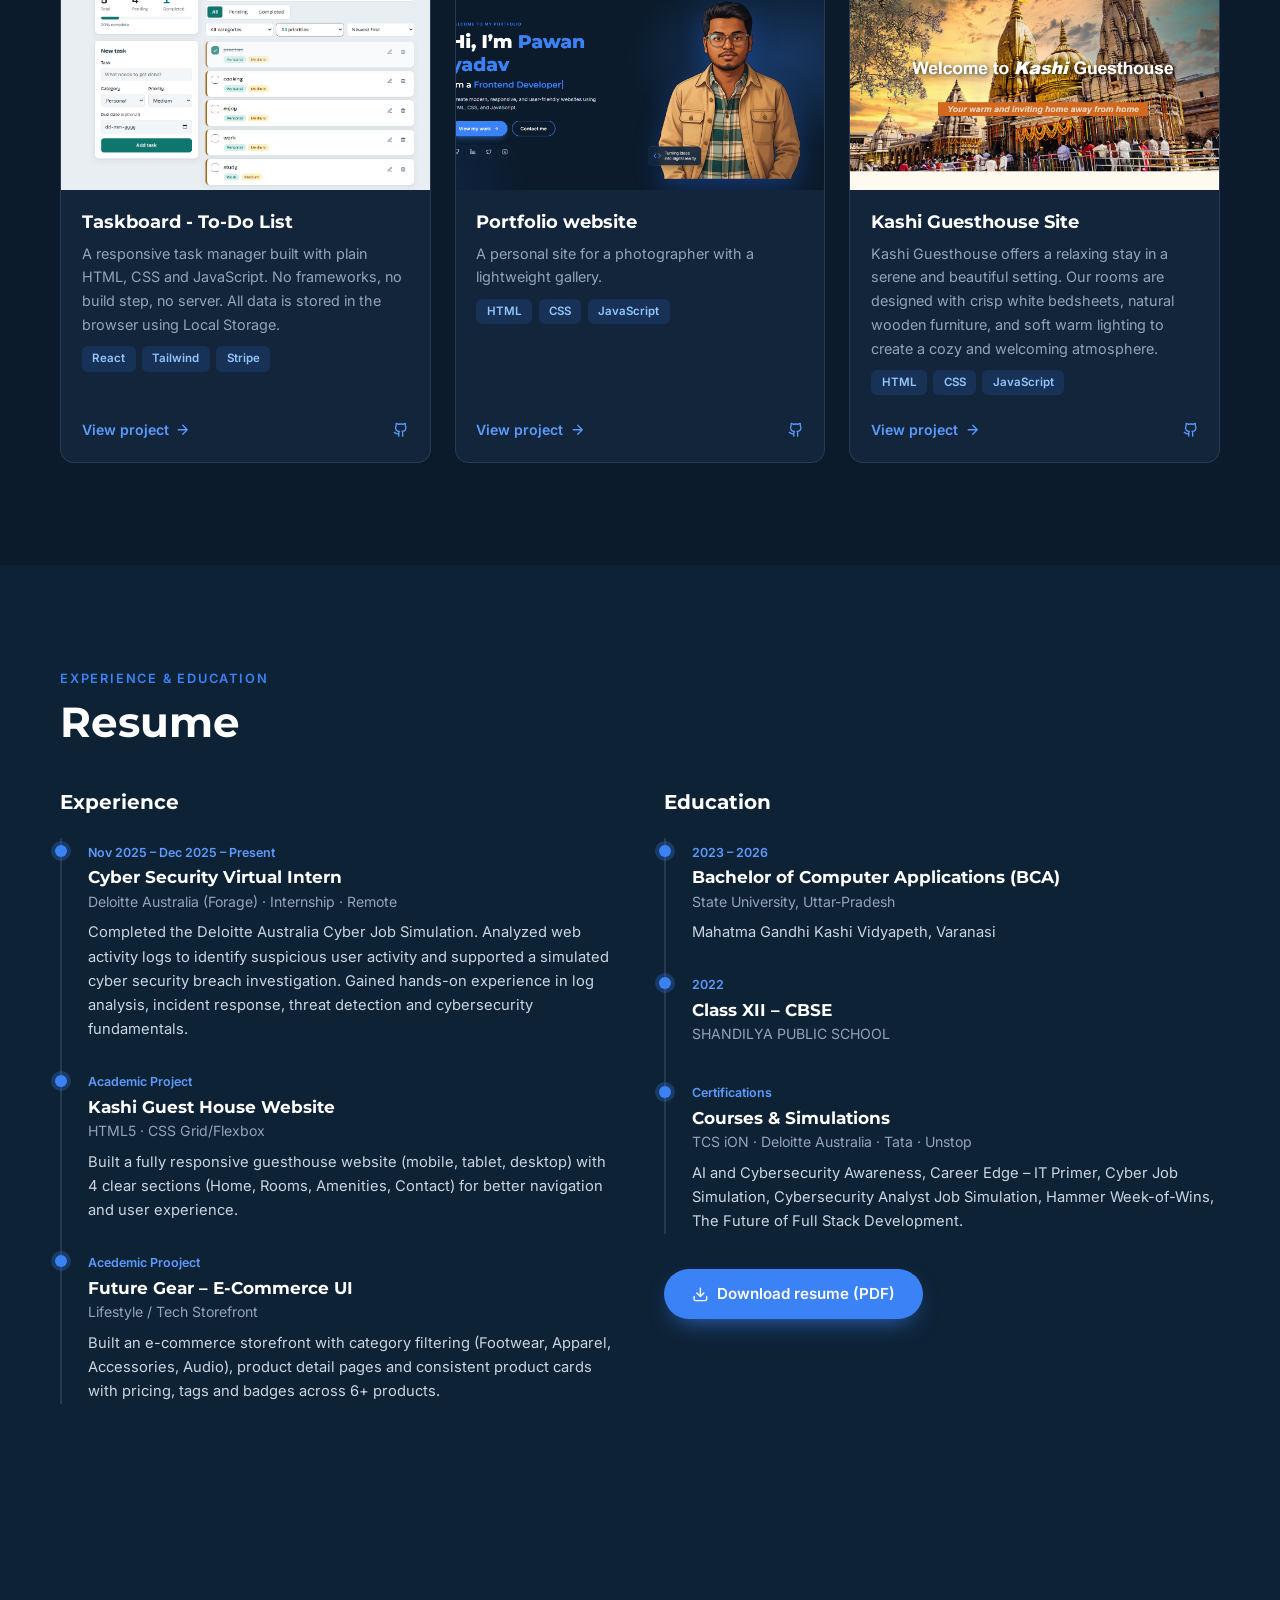
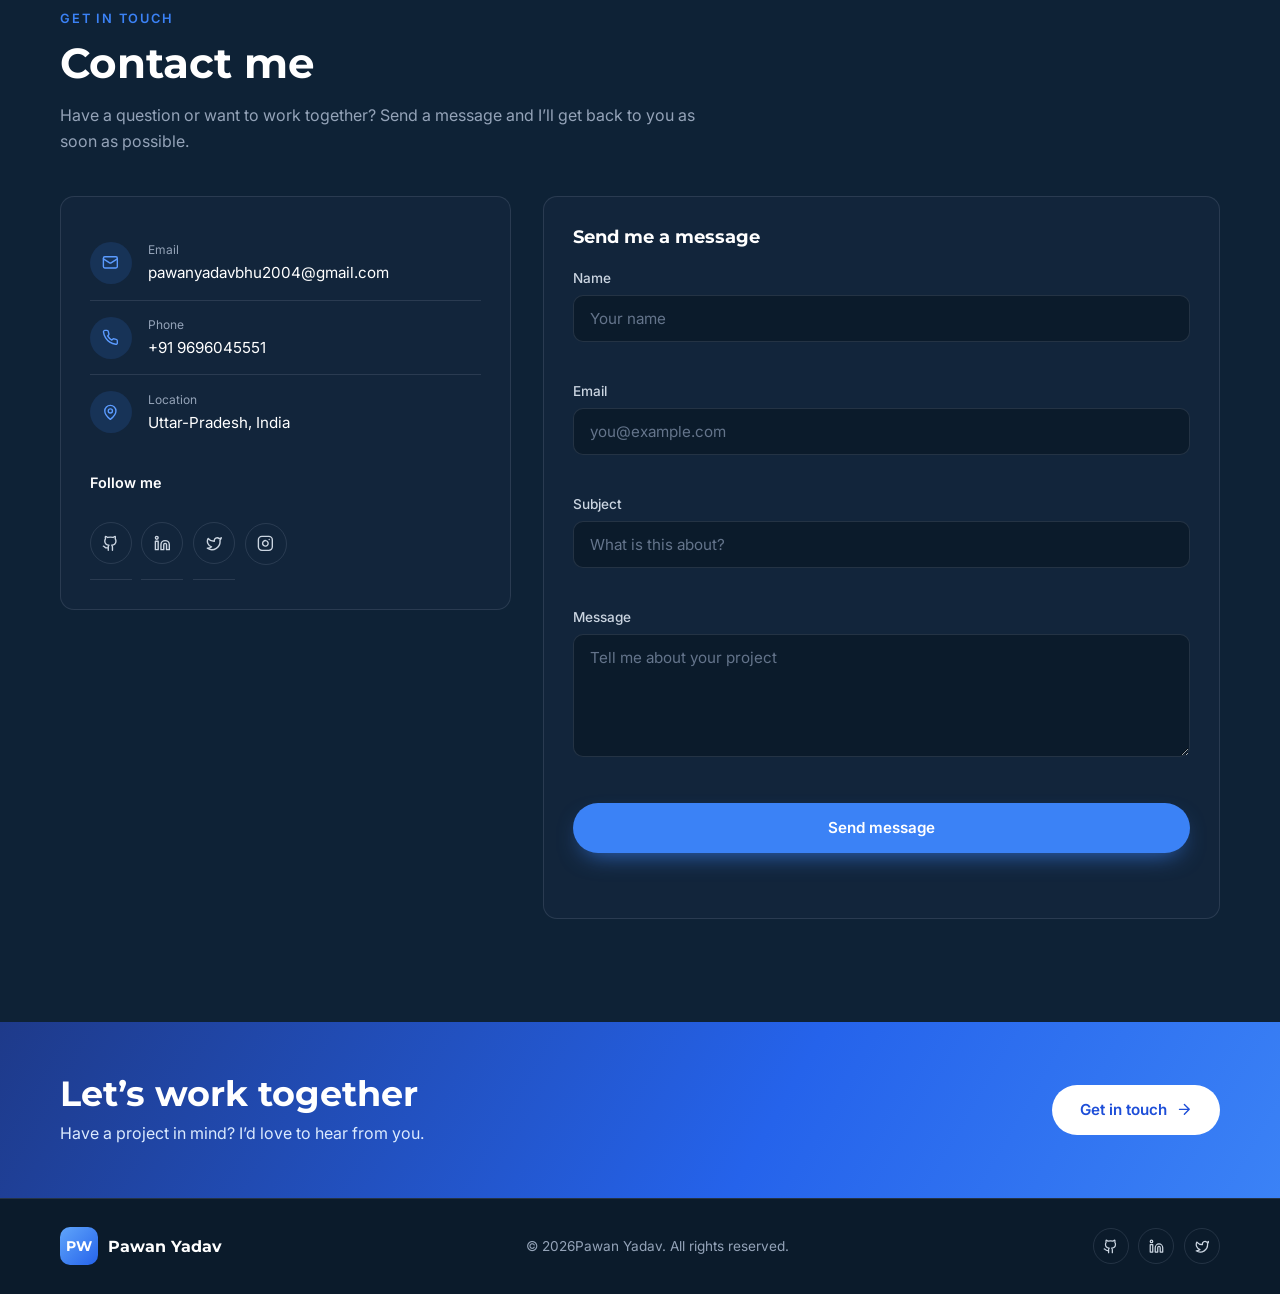
==== commit ff7eeea0: "update" ====
--- a/Task-1/Portfolio Webpage/index.html
+++ b/Task-1/Portfolio Webpage/index.html
@@ -175,16 +175,16 @@
           <h3>Expense Tracker</h3>
           <p>A responsive expense tracker that helps users see where their money goes. Users can add, edit and delete income and expenses, filter by category and type, and watch their total income, expenses and balance update instantly in Indian Rupees</p>
           <ul class="tags"><li>HTML</li><li>CSS</li><li>JavaScript</li></ul>
-          <div class="card-links"><a href="#" aria-label="View SaaS landing page project">View project <svg class="icon"><use href="#i-arrow"/></svg></a><a href="https://github.com/" target="_blank" rel="noopener" aria-label="SaaS landing page source code"><svg class="icon"><use href="#i-github"/></svg></a></div>
-        </div>
-      </li>
-      <li class="project-card" data-category="mobile ui">
+          <div class="card-links"><a href="#" aria-label="View SaaS landing page project">View project <svg class="icon"><use href="#i-arrow"/></svg></a><a href="https://github.com/pawanyadavDev/CODSOFT_TASKSNO/tree/main/Task-2" target="_blank" rel="noopener" aria-label="SaaS landing page source code"><svg class="icon"><use href="#i-github"/></svg></a></div>
+        </div>
+      </li>
+      <li class="project-card" data-category="web">
         <div class="thumb"><img src="src/project image/Music Player.png" alt="Task manager mobile app preview" width="600" height="360" loading="lazy"></div>
         <div class="card-body">
           <h3>Music Player</h3>
           <p>A frontend-only music player (HTML, CSS, JavaScript, Bootstrap 5) with playlist, queue, search, favorites, recently played, shuffle, repeat, autoplay and keyboard shortcuts.</p>
           <ul class="tags"><li>Flutter</li><li>Dart</li><li>Firebase</li></ul>
-          <div class="card-links"><a href="#" aria-label="View Task manager app project">View project <svg class="icon"><use href="#i-arrow"/></svg></a><a href="https://github.com/" target="_blank" rel="noopener" aria-label="Task manager app source code"><svg class="icon"><use href="#i-github"/></svg></a></div>
+          <div class="card-links"><a href="#" aria-label="View Task manager app project">View project <svg class="icon"><use href="#i-arrow"/></svg></a><a href="hhttps://github.com/pawanyadavDev/CODSOFT_TASKSNO/tree/main/Task-3" target="_blank" rel="noopener" aria-label="Task manager app source code"><svg class="icon"><use href="#i-github"/></svg></a></div>
         </div>
       </li>
       <li class="project-card" data-category="web">
@@ -192,7 +192,7 @@
         <div class="card-body">
           <h3>The Daily Note (Blog Website)</h3>
           <p>A responsive blog website built with plain HTML, CSS, and JavaScript.Responsive homepage with featured story and article cards. Category filters, searchable titles/excerpts/tags, and Load More.<ul class="tags"><li>React</li><li>Tailwind</li><li>Chart.js</li></ul>
-          <div class="card-links"><a href="#" aria-label="View Admin dashboard project">View project <svg class="icon"><use href="#i-arrow"/></svg></a><a href="https://github.com/" target="_blank" rel="noopener" aria-label="Admin dashboard source code"><svg class="icon"><use href="#i-github"/></svg></a></div>
+          <div class="card-links"><a href="#" aria-label="View Admin dashboard project">View project <svg class="icon"><use href="#i-arrow"/></svg></a><a href="https://github.com/pawanyadavDev/CODSOFT_TASKSNO/tree/main/Task-4" target="_blank" rel="noopener" aria-label="Admin dashboard source code"><svg class="icon"><use href="#i-github"/></svg></a></div>
         </div>
       </li>
       <li class="project-card" data-category="web ui">
@@ -201,7 +201,7 @@
           <h3>Taskboard - To-Do List</h3>
           <p>A responsive task manager built with plain HTML, CSS and JavaScript. No frameworks, no build step, no server. All data is stored in the browser using Local Storage.</p>
           <ul class="tags"><li>React</li><li>Tailwind</li><li>Stripe</li></ul>
-          <div class="card-links"><a href="#" aria-label="View E-commerce website project">View project <svg class="icon"><use href="#i-arrow"/></svg></a><a href="https://github.com/" target="_blank" rel="noopener" aria-label="E-commerce website source code"><svg class="icon"><use href="#i-github"/></svg></a></div>
+          <div class="card-links"><a href="#" aria-label="View E-commerce website project">View project <svg class="icon"><use href="#i-arrow"/></svg></a><a href="https://github.com/pawanyadavDev/CODSOFT_TASKSNO/tree/main/Task-5/Taskboard%20-%20To-Do%20List" target="_blank" rel="noopener" aria-label="E-commerce website source code"><svg class="icon"><use href="#i-github"/></svg></a></div>
         </div>
       </li>
       <li class="project-card" data-category="web ui">
@@ -210,7 +210,7 @@
           <h3>Portfolio website</h3>
           <p>A personal site for a photographer with a lightweight gallery.</p>
           <ul class="tags"><li>HTML</li><li>CSS</li><li>JavaScript</li></ul>
-          <div class="card-links"><a href="#" aria-label="View Portfolio website project">View project <svg class="icon"><use href="#i-arrow"/></svg></a><a href="https://github.com/" target="_blank" rel="noopener" aria-label="Portfolio website source code"><svg class="icon"><use href="#i-github"/></svg></a></div>
+          <div class="card-links"><a href="#" aria-label="View Portfolio website project">View project <svg class="icon"><use href="#i-arrow"/></svg></a><a href="https://github.com/pawanyadavDev/CODSOFT_TASKSNO/tree/main/Task-1/Portfolio%20Webpage" target="_blank" rel="noopener" aria-label="Portfolio website source code"><svg class="icon"><use href="#i-github"/></svg></a></div>
         </div>
       </li>
       <li class="project-card" data-category="mobile ui">
--- a/Task-1/Portfolio Webpage/style.css
+++ b/Task-1/Portfolio Webpage/style.css
@@ -0,0 +1,310 @@
+:root {
+  --bg: #0b1b2b;
+  --bg-alt: #0e2236;
+  --card: #1e293b;
+  --card-deep: #12253b;
+  --primary: #3b82f6;
+  --primary-hover: #5b9bff;
+  --text: #ffffff;
+  --muted: #94a3b8;
+  --line: rgba(148, 163, 184, 0.18);
+  --radius: 14px;
+  --header-h: 72px;
+  --font-head: "Montserrat", "Segoe UI", Arial, sans-serif;
+  --font-body: "Inter", "Segoe UI", Arial, sans-serif;
+  --shadow: 0 18px 40px -18px rgba(0, 0, 0, 0.6);
+}
+
+*, *::before, *::after { box-sizing: border-box; }
+
+html { scroll-behavior: smooth; scroll-padding-top: var(--header-h); -webkit-text-size-adjust: 100%; }
+
+body {
+  margin: 0;
+  background: var(--bg);
+  color: var(--text);
+  font-family: var(--font-body);
+  font-size: 1rem;
+  line-height: 1.65;
+  overflow-x: hidden;
+}
+
+img, svg { max-width: 100%; display: block; }
+img { height: auto; }
+ul, ol { list-style: none; margin: 0; padding: 0; }
+a { color: inherit; text-decoration: none; }
+h1, h2, h3, h4 { font-family: var(--font-head); line-height: 1.2; margin: 0; }
+p { margin: 0; }
+
+:focus-visible { outline: 3px solid var(--primary-hover); outline-offset: 3px; border-radius: 6px; }
+
+.container { width: min(1160px, 100% - 2.5rem); margin-inline: auto; }
+
+.icon { width: 1.1em; height: 1.1em; fill: none; stroke: currentColor; stroke-width: 2; stroke-linecap: round; stroke-linejoin: round; flex: none; }
+.icon-lg { width: 30px; height: 30px; color: var(--primary); }
+
+.skip-link { position: absolute; left: -999px; top: 8px; background: var(--primary); color: #fff; padding: .5rem 1rem; border-radius: 8px; z-index: 200; }
+.skip-link:focus { left: 8px; }
+
+/* ---------- Buttons ---------- */
+.btn {
+  display: inline-flex; align-items: center; justify-content: center; gap: .55rem;
+  padding: .85rem 1.6rem; border-radius: 999px; border: 2px solid transparent;
+  font: 600 .95rem var(--font-body); cursor: pointer;
+  transition: transform .2s ease, background .2s ease, box-shadow .2s ease, border-color .2s ease;
+}
+.btn-primary { background: var(--primary); color: #fff; box-shadow: 0 10px 24px -10px rgba(59, 130, 246, .8); }
+.btn-primary:hover { background: var(--primary-hover); transform: translateY(-2px); }
+.btn-outline { border-color: var(--primary); color: #fff; background: transparent; }
+.btn-outline:hover { background: rgba(59, 130, 246, .15); transform: translateY(-2px); }
+.btn-sm { padding: .55rem 1.1rem; font-size: .85rem; }
+.btn-block { width: 100%; }
+.btn .icon { transition: transform .2s ease; }
+.btn:hover .icon { transform: translateX(3px); }
+.btn:active { transform: translateY(0); }
+
+/* ---------- Header / nav ---------- */
+.site-header {
+  position: fixed; inset: 0 0 auto 0; height: var(--header-h); z-index: 100;
+  display: flex; align-items: center;
+  transition: background .3s ease, box-shadow .3s ease, backdrop-filter .3s ease;
+}
+.site-header.scrolled { background: rgba(11, 27, 43, .88); backdrop-filter: blur(12px); box-shadow: 0 1px 0 var(--line); }
+.nav-wrap { display: flex; align-items: center; justify-content: space-between; gap: 1rem; }
+
+.logo { display: inline-flex; align-items: center; gap: .6rem; font: 700 1.1rem var(--font-head); }
+.logo-mark {
+  display: grid; place-items: center; width: 38px; height: 38px; border-radius: 10px;
+  background: linear-gradient(135deg, #60a5fa, #2563eb); font-size: .9rem; letter-spacing: .5px;
+}
+
+.nav { display: flex; align-items: center; gap: 2rem; }
+.nav-list { display: flex; gap: 1.8rem; }
+.nav-link { position: relative; font-size: .9rem; font-weight: 500; color: #cbd5e1; padding: .35rem 0; transition: color .2s ease; }
+.nav-link::after { content: ""; position: absolute; left: 0; bottom: 0; height: 2px; width: 100%; background: var(--primary); transform: scaleX(0); transform-origin: left; transition: transform .25s ease; }
+.nav-link:hover, .nav-link.active { color: #fff; }
+.nav-link:hover::after, .nav-link.active::after { transform: scaleX(1); }
+
+.menu-toggle { display: none; width: 44px; height: 44px; background: transparent; border: 1px solid var(--line); border-radius: 10px; cursor: pointer; padding: 0; position: relative; }
+.menu-toggle span { position: absolute; left: 11px; right: 11px; height: 2px; background: #fff; border-radius: 2px; transition: transform .3s ease, opacity .2s ease, top .3s ease; }
+.menu-toggle span:nth-child(1) { top: 15px; }
+.menu-toggle span:nth-child(2) { top: 21px; }
+.menu-toggle span:nth-child(3) { top: 27px; }
+.menu-toggle[aria-expanded="true"] span:nth-child(1) { top: 21px; transform: rotate(45deg); }
+.menu-toggle[aria-expanded="true"] span:nth-child(2) { opacity: 0; }
+.menu-toggle[aria-expanded="true"] span:nth-child(3) { top: 21px; transform: rotate(-45deg); }
+
+/* ---------- Typography helpers ---------- */
+.eyebrow { color: var(--primary); font-size: .8rem; font-weight: 600; letter-spacing: .14em; text-transform: uppercase; margin-bottom: .6rem; }
+.accent { color: var(--primary); }
+.section { padding: clamp(4rem, 8vw, 6.5rem) 0; }
+.section-alt { background: var(--bg-alt); }
+.section-head { margin-bottom: 2.6rem; max-width: 640px; }
+.section-head h2 { font-size: clamp(1.9rem, 4vw, 2.6rem); font-weight: 700; }
+.section-sub { color: var(--muted); margin-top: .8rem; }
+.sub-head { margin-top: 5rem; }
+
+/* ---------- Hero ---------- */
+.hero {
+  position: relative; padding: calc(var(--header-h) + 3rem) 0 4.5rem; min-height: 100svh; display: flex; align-items: center;
+  background:
+    radial-gradient(700px 420px at 78% 40%, rgba(59, 130, 246, .28), transparent 70%),
+    radial-gradient(500px 300px at 10% 90%, rgba(37, 99, 235, .15), transparent 70%),
+    var(--bg);
+}
+.hero-grid { display: grid; grid-template-columns: 1.05fr .95fr; align-items: center; gap: 2rem; }
+.hero h1 { font-size: clamp(2.3rem, 5.6vw, 3.8rem); font-weight: 800; letter-spacing: -.01em; }
+.hero-role { font: 600 clamp(1.2rem, 2.6vw, 1.7rem) var(--font-head); margin-top: .7rem; min-height: 2.2rem; }
+.hero-role #typed { color: var(--primary); }
+.caret { display: inline-block; width: 2px; height: 1.1em; background: var(--primary); margin-left: 3px; vertical-align: -.15em; animation: blink 1s steps(2) infinite; }
+@keyframes blink { 50% { opacity: 0; } }
+.lead { color: #cbd5e1; max-width: 480px; margin-top: 1rem; }
+.btn-row { display: flex; flex-wrap: wrap; gap: .9rem; margin-top: 1.8rem; }
+
+.socials { display: flex; gap: .6rem; margin-top: 1.8rem; }
+.socials a { display: grid; place-items: center; width: 42px; height: 42px; border-radius: 50%; border: 1px solid var(--line); color: #cbd5e1; transition: all .2s ease; }
+.socials a:hover { background: var(--primary); border-color: var(--primary); color: #fff; transform: translateY(-3px); }
+
+.hero-visual { position: relative; justify-self: center; width: min(100%, 460px); }
+.hero-visual img { width: 100%; filter: drop-shadow(0 30px 40px rgba(37, 99, 235, .35)); animation: float 6s ease-in-out infinite; }
+@keyframes float { 50% { transform: translateY(-10px); } }
+.float-badge {
+  position: absolute; left: -6%; bottom: 8%; display: flex; align-items: center; gap: .7rem;
+  background: rgba(18, 37, 59, .9); border: 1px solid var(--line); backdrop-filter: blur(8px);
+  padding: .8rem 1rem; border-radius: 12px; font-size: .78rem; line-height: 1.35; color: #e2e8f0; box-shadow: var(--shadow);
+}
+.float-badge .icon { width: 26px; height: 26px; color: var(--primary); }
+
+/* ---------- About ---------- */
+.about-grid { display: grid; grid-template-columns: 1.1fr .9fr; gap: 3.5rem; align-items: center; }
+.about-copy p { color: #cbd5e1; margin-bottom: 1rem; max-width: 560px; }
+.facts { display: flex; flex-wrap: wrap; gap: 1.6rem; margin: 1.6rem 0; }
+.facts li { display: flex; align-items: center; gap: .7rem; font-size: .9rem; }
+.facts .icon { color: var(--primary); width: 22px; height: 22px; }
+.facts small { display: block; color: var(--muted); font-size: .75rem; }
+.stats { display: grid; grid-template-columns: repeat(3, 1fr); gap: 1rem; margin-bottom: 1.8rem; max-width: 520px; }
+.stats div { background: var(--card-deep); border: 1px solid var(--line); border-radius: var(--radius); padding: 1rem; text-align: center; }
+.stats strong { display: block; font: 700 1.8rem var(--font-head); color: var(--primary); }
+.stats strong::after { content: "+"; }
+.stats span { color: var(--muted); font-size: .8rem; }
+.about-visual { margin: 0; position: relative; }
+.about-visual img { border-radius: 20px; border: 1px solid var(--line); box-shadow: var(--shadow); width: 100%; }
+.script-note { position: absolute; right: -4px; bottom: -22px; font: italic 600 1.15rem "Segoe Script", "Brush Script MT", cursive; color: var(--primary-hover); transform: rotate(-6deg); background: var(--bg); padding: .2rem .8rem; border-radius: 8px; }
+
+/* ---------- Skills ---------- */
+.skills-grid { display: grid; grid-template-columns: repeat(auto-fit, minmax(170px, 1fr)); gap: 1.1rem; }
+.skill-card { background: var(--card-deep); border: 1px solid var(--line); border-radius: var(--radius); padding: 1.4rem 1.2rem; display: flex; flex-direction: column; align-items: center; gap: .7rem; transition: transform .25s ease, border-color .25s ease; }
+.skill-card:hover { transform: translateY(-6px); border-color: var(--primary); }
+.skill-badge { display: grid; place-items: center; width: 54px; height: 54px; border-radius: 14px; background: var(--c); font: 800 1rem var(--font-head); color: #fff; }
+.skill-card h3 { font-size: 1rem; }
+.bar { width: 100%; height: 6px; background: rgba(148, 163, 184, .2); border-radius: 6px; overflow: hidden; }
+.bar i { display: block; height: 100%; width: 0; background: linear-gradient(90deg, #60a5fa, #2563eb); border-radius: 6px; transition: width 1.2s cubic-bezier(.2, .8, .2, 1); }
+.pct { font-size: .8rem; color: var(--muted); }
+
+.services-grid { display: grid; grid-template-columns: repeat(auto-fit, minmax(220px, 1fr)); gap: 1.1rem; }
+.service-card { background: var(--card-deep); border: 1px solid var(--line); border-radius: var(--radius); padding: 1.5rem; transition: transform .25s ease, background .25s ease, border-color .25s ease; }
+.service-card:hover { transform: translateY(-6px); background: #163052; border-color: var(--primary); }
+.service-card h3 { font-size: 1.02rem; margin: .9rem 0 .4rem; }
+.service-card p { color: var(--muted); font-size: .9rem; }
+
+/* ---------- Projects ---------- */
+.filters { display: flex; flex-wrap: wrap; gap: .6rem; margin-bottom: 2rem; }
+.chip { background: transparent; color: #cbd5e1; border: 1px solid var(--line); border-radius: 999px; padding: .5rem 1.2rem; font: 500 .88rem var(--font-body); cursor: pointer; transition: all .2s ease; }
+.chip:hover { border-color: var(--primary); color: #fff; }
+.chip.active { background: var(--primary); border-color: var(--primary); color: #fff; }
+
+.project-grid { display: grid; grid-template-columns: repeat(auto-fill, minmax(300px, 1fr)); gap: 1.5rem; }
+.project-card { background: var(--card-deep); border: 1px solid var(--line); border-radius: var(--radius); overflow: hidden; display: flex; flex-direction: column; transition: transform .3s ease, border-color .3s ease, box-shadow .3s ease; }
+.project-card:hover { transform: translateY(-8px); border-color: var(--primary); box-shadow: var(--shadow); }
+.project-card.hide { display: none; }
+.project-card.pop { animation: pop .4s ease both; }
+@keyframes pop { from { opacity: 0; transform: scale(.96); } to { opacity: 1; transform: none; } }
+.thumb { overflow: hidden; aspect-ratio: 5 / 3; background: #0f2038; }
+.thumb img { width: 100%; height: 100%; object-fit: cover; transition: transform .5s ease; }
+.project-card:hover .thumb img { transform: scale(1.06); }
+.card-body { padding: 1.3rem; display: flex; flex-direction: column; gap: .6rem; flex: 1; }
+.card-body h3 { font-size: 1.1rem; }
+.card-body p { color: var(--muted); font-size: .9rem; }
+.tags { display: flex; flex-wrap: wrap; gap: .4rem; }
+.tags li { background: rgba(59, 130, 246, .14); color: #93c5fd; font-size: .72rem; font-weight: 600; padding: .2rem .65rem; border-radius: 6px; }
+.card-links { margin-top: auto; padding-top: .8rem; display: flex; justify-content: space-between; align-items: center; font-size: .88rem; font-weight: 600; color: var(--primary-hover); }
+.card-links a { display: inline-flex; align-items: center; gap: .4rem; transition: color .2s ease; }
+.card-links a:hover { color: #fff; }
+.empty { color: var(--muted); text-align: center; padding: 2rem 0; }
+
+/* ---------- Resume ---------- */
+.resume-grid { display: grid; grid-template-columns: 1fr 1fr; gap: 3rem; }
+.col-title { font-size: 1.25rem; margin-bottom: 1.5rem; }
+.timeline { position: relative; padding-left: 1.6rem; border-left: 2px solid var(--line); display: grid; gap: 1.6rem; }
+.timeline li { position: relative; }
+.timeline li::before { content: ""; position: absolute; left: calc(-1.6rem - 7px); top: .45rem; width: 12px; height: 12px; border-radius: 50%; background: var(--primary); box-shadow: 0 0 0 4px rgba(59, 130, 246, .25); }
+.timeline time { font-size: .78rem; font-weight: 600; color: var(--primary-hover); }
+.timeline h4 { font-size: 1.05rem; margin: .2rem 0 0; }
+.timeline span { color: var(--muted); font-size: .88rem; }
+.timeline p { color: #cbd5e1; font-size: .92rem; margin-top: .4rem; }
+.resume-btn { margin-top: 2.2rem; }
+
+/* ---------- Testimonials ---------- */
+.slider { max-width: 760px; }
+.slides { display: grid; }
+.quote { grid-area: 1 / 1; margin: 0; background: var(--card-deep); border: 1px solid var(--line); border-radius: var(--radius); padding: 2rem; opacity: 0; visibility: hidden; transform: translateX(20px); transition: opacity .45s ease, transform .45s ease, visibility .45s; }
+.quote.active { opacity: 1; visibility: visible; transform: none; }
+.quote blockquote { margin: 0 0 1.4rem; font-size: 1.08rem; color: #e2e8f0; }
+.quote figcaption { display: flex; align-items: center; gap: .9rem; font-size: .85rem; color: var(--muted); }
+.quote figcaption strong { display: block; color: #fff; font-size: .95rem; }
+.avatar { display: grid; place-items: center; width: 46px; height: 46px; border-radius: 50%; background: linear-gradient(135deg, #60a5fa, #2563eb); color: #fff; font: 700 .85rem var(--font-head); }
+.slider-ctrl { display: flex; align-items: center; gap: 1rem; margin-top: 1.2rem; }
+.arrow { width: 42px; height: 42px; border-radius: 50%; border: 1px solid var(--line); background: transparent; color: #fff; font-size: 1.1rem; cursor: pointer; transition: all .2s ease; }
+.arrow:hover { background: var(--primary); border-color: var(--primary); }
+.dots { display: flex; gap: .5rem; }
+.dots button { width: 10px; height: 10px; padding: 0; border-radius: 50%; border: 0; background: rgba(148, 163, 184, .4); cursor: pointer; transition: all .2s ease; }
+.dots button.active { background: var(--primary); width: 26px; border-radius: 6px; }
+
+/* ---------- Contact ---------- */
+.contact-grid { display: grid; grid-template-columns: .8fr 1.2fr; gap: 2rem; align-items: start; }
+.contact-info, .contact-form { background: var(--card-deep); border: 1px solid var(--line); border-radius: var(--radius); padding: 1.8rem; }
+.contact-info li { display: flex; align-items: center; gap: 1rem; padding: .9rem 0; border-bottom: 1px solid var(--line); font-size: .95rem; }
+.contact-info li:last-child { border-bottom: 0; }
+.contact-info small { display: block; color: var(--muted); font-size: .75rem; }
+.contact-info a:hover { color: var(--primary-hover); }
+.ci { display: grid; place-items: center; width: 42px; height: 42px; border-radius: 50%; background: rgba(59, 130, 246, .15); color: var(--primary-hover); flex: none; }
+.follow { margin-top: 1.4rem; font-weight: 600; font-size: .9rem; }
+.contact-info .socials { margin-top: .8rem; }
+.contact-form h3 { font-size: 1.15rem; margin-bottom: 1.2rem; }
+.field { margin-bottom: 1rem; }
+.field label { display: block; font-size: .85rem; font-weight: 500; margin-bottom: .35rem; color: #cbd5e1; }
+.field input, .field textarea { width: 100%; padding: .8rem 1rem; background: var(--bg); color: #fff; border: 1px solid var(--line); border-radius: 10px; font: 400 .95rem var(--font-body); transition: border-color .2s ease, box-shadow .2s ease; resize: vertical; }
+.field input::placeholder, .field textarea::placeholder { color: #64748b; }
+.field input:focus, .field textarea:focus { outline: none; border-color: var(--primary); box-shadow: 0 0 0 3px rgba(59, 130, 246, .25); }
+.field.invalid input, .field.invalid textarea { border-color: #f87171; }
+.field.valid input, .field.valid textarea { border-color: #34d399; }
+.error { color: #fca5a5; font-size: .8rem; min-height: 1.1rem; margin-top: .3rem; }
+.form-status { margin-top: 1rem; font-size: .9rem; min-height: 1.3rem; }
+.form-status.ok { color: #6ee7b7; }
+.form-status.fail { color: #fca5a5; }
+.btn[disabled] { opacity: .7; cursor: progress; transform: none; }
+
+/* ---------- CTA + footer ---------- */
+.cta { background: linear-gradient(120deg, #1e3a8a, #2563eb 60%, #3b82f6); padding: 3.2rem 0; }
+.cta-inner { display: flex; align-items: center; justify-content: space-between; gap: 1.5rem; flex-wrap: wrap; }
+.cta h2 { font-size: clamp(1.6rem, 3.4vw, 2.2rem); }
+.cta p { color: #dbeafe; margin-top: .3rem; }
+.cta .btn-primary { background: #fff; color: #1d4ed8; box-shadow: none; }
+.cta .btn-primary:hover { background: #e0ecff; }
+
+.site-footer { padding: 1.8rem 0; border-top: 1px solid var(--line); font-size: .85rem; color: var(--muted); }
+.footer-inner { display: flex; align-items: center; justify-content: space-between; gap: 1rem; flex-wrap: wrap; }
+.site-footer .socials { margin: 0; }
+.site-footer .socials a { width: 36px; height: 36px; }
+.site-footer .logo { color: #fff; font-size: 1rem; }
+
+.to-top { position: fixed; right: 1.2rem; bottom: 1.2rem; width: 46px; height: 46px; border-radius: 50%; border: 0; background: var(--primary); color: #fff; font-size: 1.2rem; cursor: pointer; box-shadow: var(--shadow); z-index: 90; transition: transform .2s ease, background .2s ease; }
+.to-top:hover { background: var(--primary-hover); transform: translateY(-3px); }
+
+/* ---------- Scroll reveal ---------- */
+.js .reveal { opacity: 0; transform: translateY(22px); transition: opacity .6s ease, transform .6s ease; }
+.js .reveal.in { opacity: 1; transform: none; }
+
+/* ---------- Responsive ---------- */
+@media (max-width: 960px) {
+  .hero-grid { grid-template-columns: 1fr; text-align: center; }
+  .hero-copy { order: 2; }
+  .hero-visual { order: 1; width: min(70%, 340px); }
+  .lead { margin-inline: auto; }
+  .btn-row, .hero .socials { justify-content: center; }
+  .float-badge { left: 0; }
+  .about-grid, .resume-grid, .contact-grid { grid-template-columns: 1fr; }
+  .about-visual { max-width: 520px; }
+  .hero { min-height: auto; }
+}
+
+@media (max-width: 820px) {
+  .menu-toggle { display: block; }
+  .nav {
+    position: fixed; inset: var(--header-h) 0 auto 0; flex-direction: column; align-items: stretch; gap: 0;
+    background: rgba(11, 27, 43, .98); backdrop-filter: blur(14px); padding: 1rem 1.25rem 1.6rem;
+    border-bottom: 1px solid var(--line);
+    transform: translateY(-12px); opacity: 0; visibility: hidden; transition: transform .3s ease, opacity .3s ease, visibility .3s;
+  }
+  .nav.open { transform: none; opacity: 1; visibility: visible; }
+  .nav-list { flex-direction: column; gap: 0; }
+  .nav-link { display: block; padding: .9rem 0; border-bottom: 1px solid var(--line); font-size: 1rem; }
+  .nav-link::after { display: none; }
+  .nav-link.active { color: var(--primary-hover); }
+  .nav-cta { margin-top: 1.2rem; }
+  .site-header { background: rgba(11, 27, 43, .9); backdrop-filter: blur(10px); }
+}
+
+@media (max-width: 560px) {
+  .stats { grid-template-columns: 1fr; }
+  .footer-inner { justify-content: center; text-align: center; }
+  .quote { padding: 1.4rem; }
+  .project-grid { grid-template-columns: 1fr; }
+  .script-note { right: 8px; }
+}
+
+@media (prefers-reduced-motion: reduce) {
+  html { scroll-behavior: auto; }
+  *, *::before, *::after { animation: none !important; transition-duration: .01ms !important; }
+  .js .reveal { opacity: 1; transform: none; }
+}
